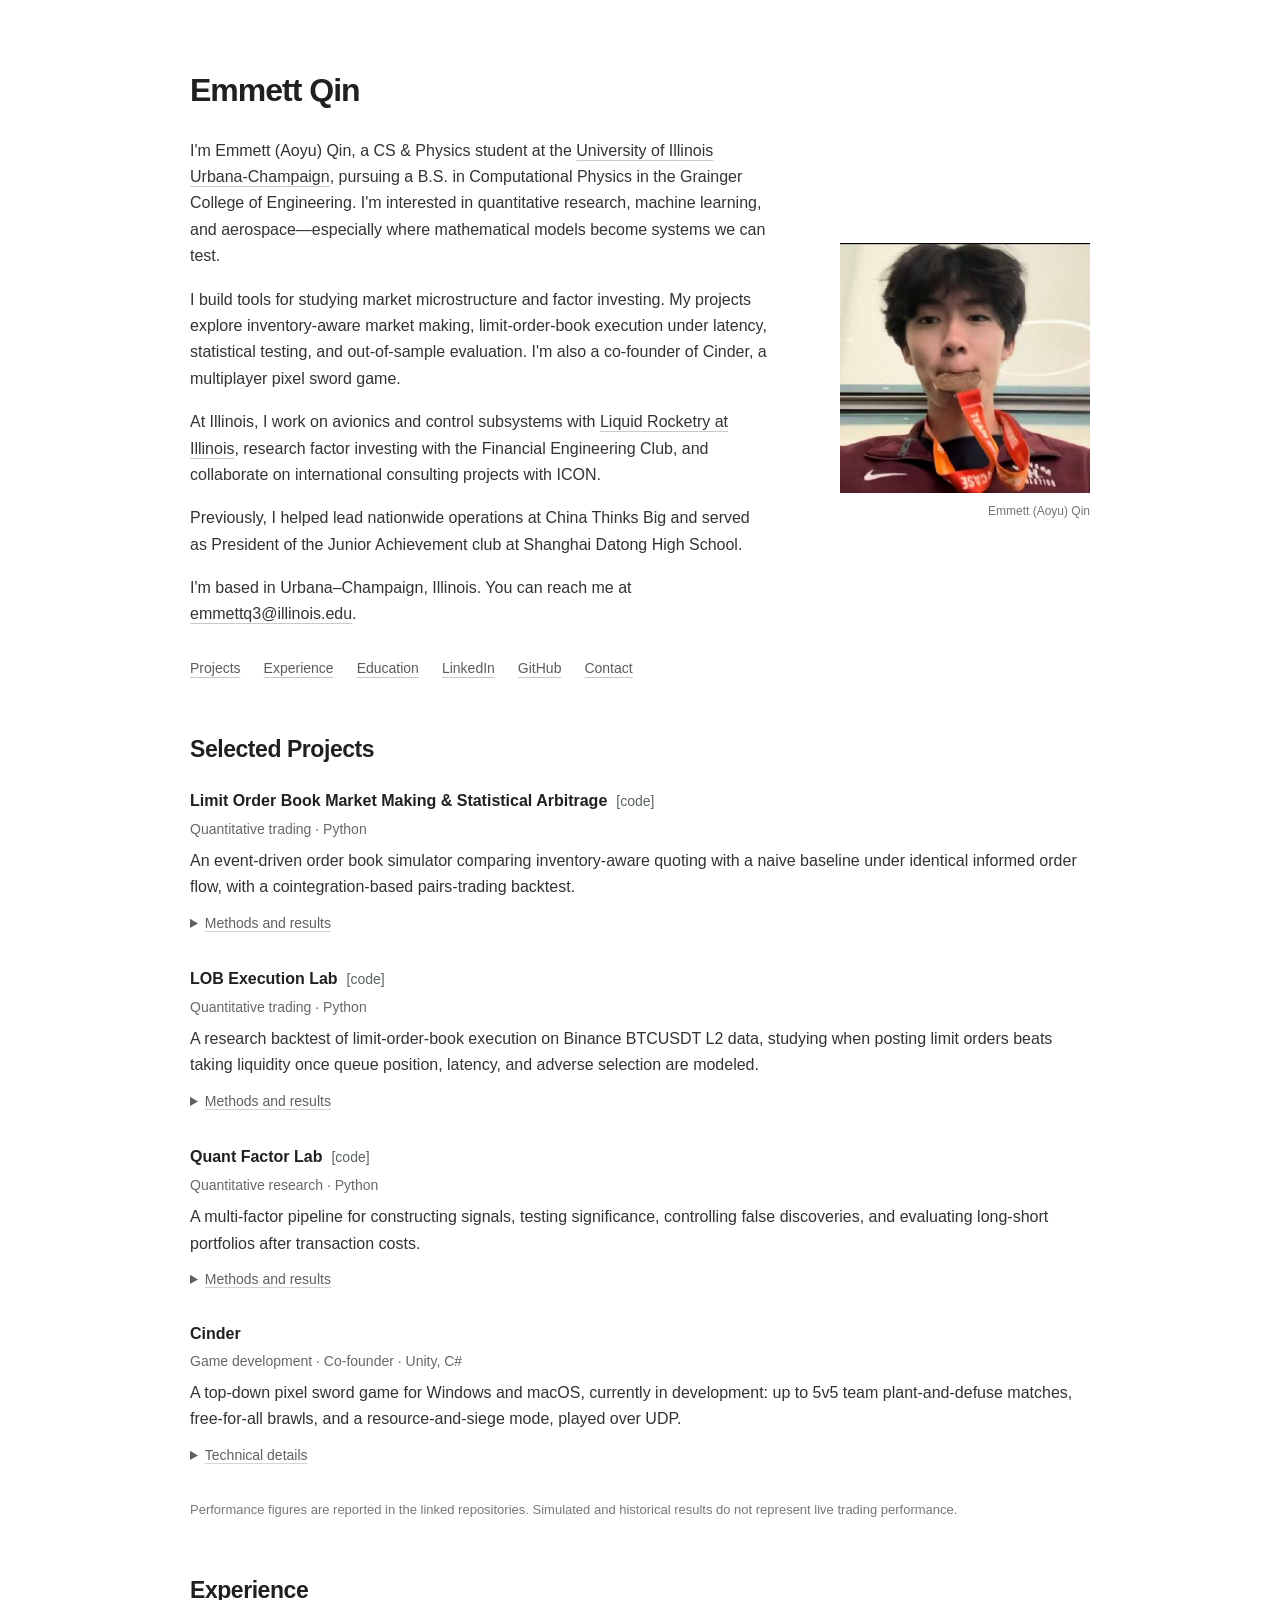
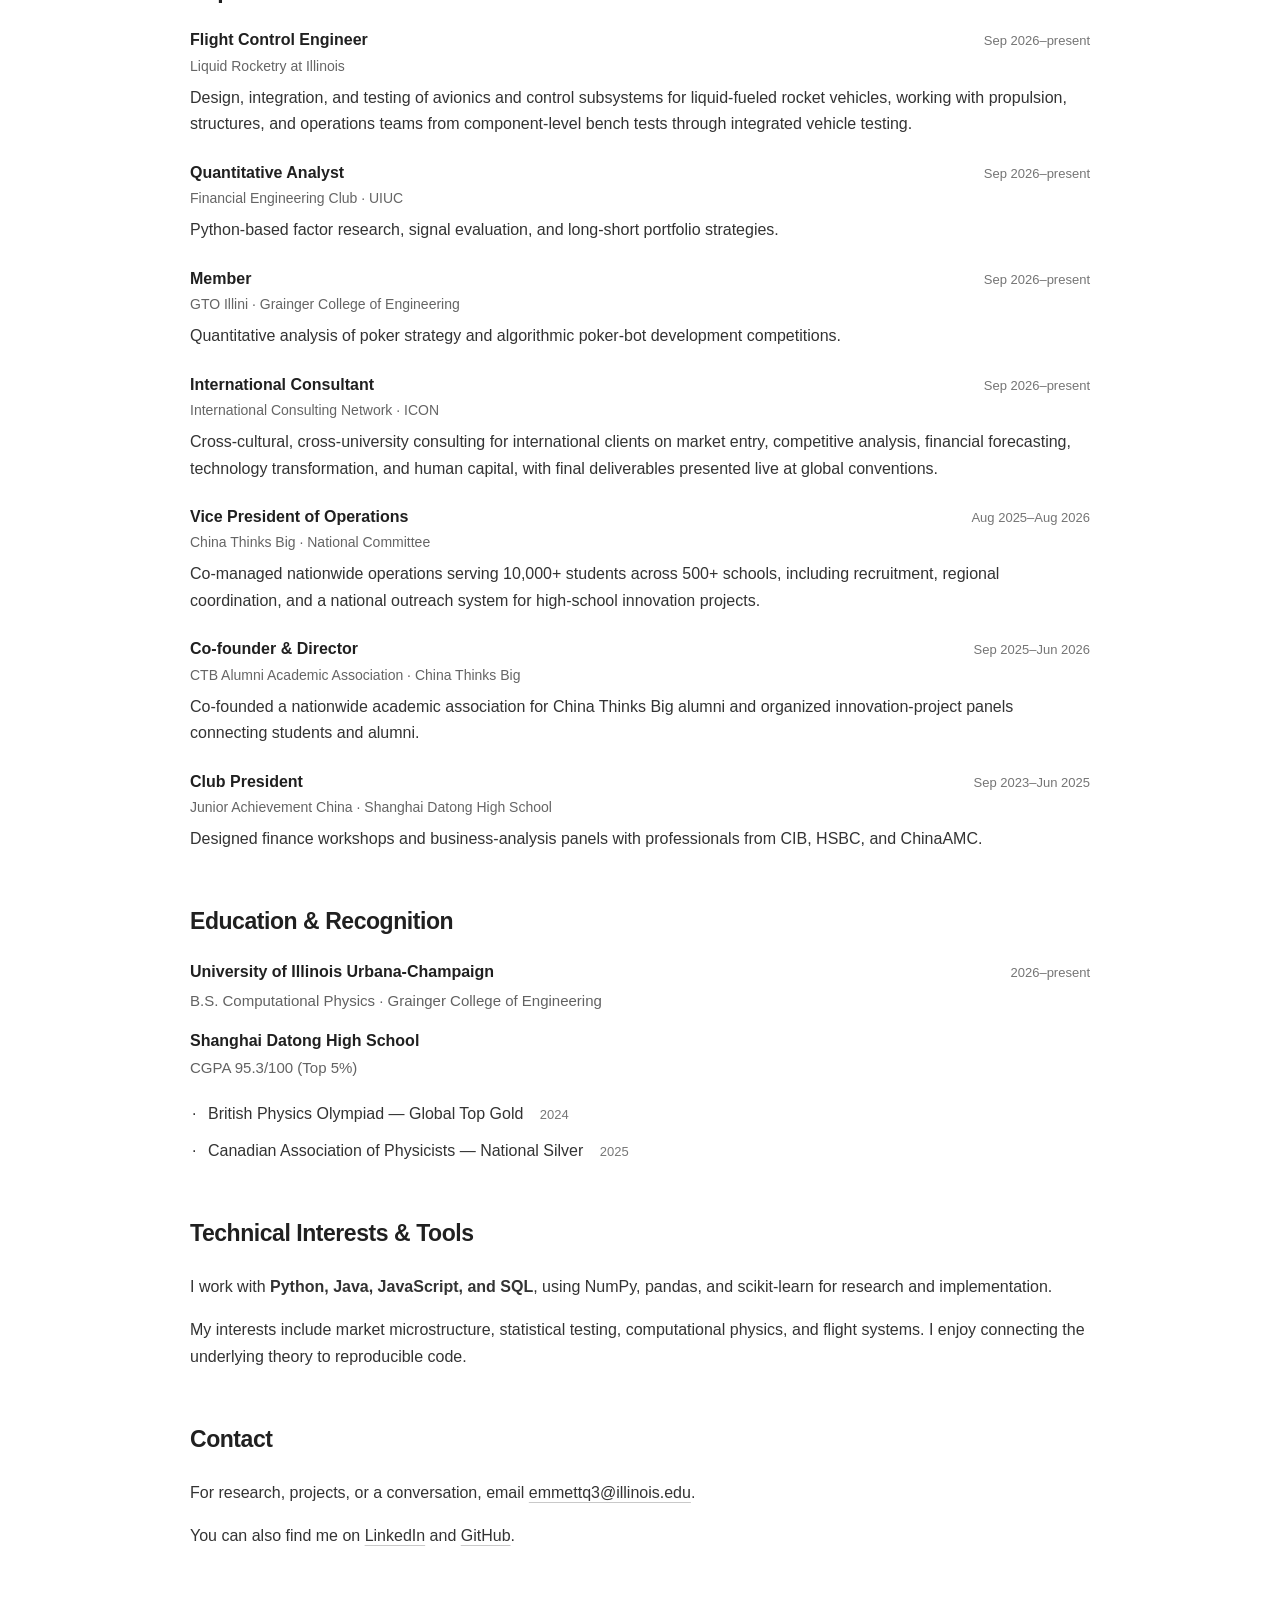
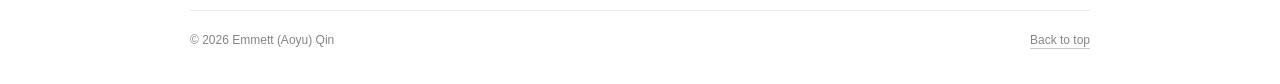
==== index.html @ 68bd60e1 "Remove EMT Physics and MATH241 projects" ====
<!doctype html>
<html lang="en">
<head>
<meta charset="utf-8"><meta name="viewport" content="width=device-width,initial-scale=1">
<title>Emmett Qin</title>
<meta name="description" content="Emmett (Aoyu) Qin is a computational physics student at UIUC working on quantitative research, flight systems, and game development.">
<meta name="theme-color" content="#ffffff">
<link rel="icon" type="image/svg+xml" href="data:image/svg+xml,%3Csvg xmlns='http://www.w3.org/2000/svg' viewBox='0 0 40 40'%3E%3Crect width='40' height='40' rx='9' fill='%23101715'/%3E%3Ctext x='20' y='28' text-anchor='middle' font-family='Arial' font-size='25' font-weight='700' fill='%23ccf477'%3Ee%3C/text%3E%3C/svg%3E">
<link rel="stylesheet" href="style.css">
</head>
<body>
<a class="skip" href="#work">Skip to projects</a>
<main id="top" class="page">
<header id="about" class="intro">
<h1>Emmett Qin</h1>
<div class="intro-grid"><div class="bio">
<p>I'm Emmett (Aoyu) Qin, a CS & Physics student at the <a href="https://illinois.edu/">University of Illinois Urbana-Champaign</a>, pursuing a B.S. in Computational Physics in the Grainger College of Engineering. I'm interested in quantitative research, machine learning, and aerospace—especially where mathematical models become systems we can test.</p>
<p>I build tools for studying market microstructure and factor investing. My projects explore inventory-aware market making, limit-order-book execution under latency, statistical testing, and out-of-sample evaluation. I'm also a co-founder of Cinder, a multiplayer pixel sword game.</p>
<p>At Illinois, I work on avionics and control subsystems with <a href="#experience">Liquid Rocketry at Illinois</a>, research factor investing with the Financial Engineering Club, and collaborate on international consulting projects with ICON.</p>
<p>Previously, I helped lead nationwide operations at China Thinks Big and served as President of the Junior Achievement club at Shanghai Datong High School.</p>
<p>I'm based in Urbana–Champaign, Illinois. You can reach me at <a href="mailto:emmettq3@illinois.edu">emmettq3@illinois.edu</a>.</p>
</div><figure class="portrait"><img src="portrait.jpg" alt="Emmett Qin with a medal" width="460" height="460" fetchpriority="high"><figcaption>Emmett (Aoyu) Qin</figcaption></figure></div>
<nav aria-label="Main navigation"><a href="#work">Projects</a><a href="#experience">Experience</a><a href="#education">Education</a><a href="https://www.linkedin.com/in/emmett-qin-b122a6406/">LinkedIn</a><a href="https://github.com/emt-Q">GitHub</a><a href="#contact">Contact</a></nav>
</header>
<section id="work" aria-labelledby="work-title"><h2 id="work-title">Selected Projects</h2>
<ol class="projects">
<li><div class="entry-heading"><h3>Limit Order Book Market Making & Statistical Arbitrage</h3><a class="resource" href="https://github.com/emt-Q/lob-market-maker">[code]</a></div><p class="meta">Quantitative trading · Python</p><p>An event-driven order book simulator comparing inventory-aware quoting with a naive baseline under identical informed order flow, with a cointegration-based pairs-trading backtest.</p><details><summary>Methods and results</summary><div class="detail-body"><p>Price-time priority, reservation-price quoting, position limits, adverse-selection measurement, and rolling OLS hedge ratios.</p><p>The inventory-aware agent reports a session Sharpe of <strong>15.9</strong>, versus <strong>−13.6</strong> for the naive baseline. This is a controlled simulation using seed 7 and 6,000 ticks, not live trading.</p></div></details></li>
<li><div class="entry-heading"><h3>LOB Execution Lab</h3><a class="resource" href="https://github.com/emt-Q/lob-execution-lab">[code]</a></div><p class="meta">Quantitative trading · Python</p><p>A research backtest of limit-order-book execution on Binance BTCUSDT L2 data, studying when posting limit orders beats taking liquidity once queue position, latency, and adverse selection are modeled.</p><details><summary>Methods and results</summary><div class="detail-body"><p>Tick-by-tick book reconstruction, FIFO queue-position fill simulation with symmetric latency, and walk-forward order-flow signals (queue imbalance, microprice, OFI) driving four execution strategies over 200 paired parent orders at 0, 10, 50, and 100 ms.</p><p>On the synthetic stream (seed 7), the signal-driven adaptive strategy reaches a 20-tick markout of <strong>+0.20</strong> ticks at zero latency, versus <strong>−1.25</strong> for market-taking, but falls to <strong>−1.08</strong> at 100 ms. Passive strategies degrade fastest with latency. The reported numbers use synthetic data and a frozen-book assumption, not live trading.</p></div></details></li>
<li><div class="entry-heading"><h3>Quant Factor Lab</h3><a class="resource" href="https://github.com/emt-Q/quant-factor-lab">[code]</a></div><p class="meta">Quantitative research · Python</p><p>A multi-factor pipeline for constructing signals, testing significance, controlling false discoveries, and evaluating long-short portfolios after transaction costs.</p><details><summary>Methods and results</summary><div class="detail-body"><p>Nine curated signals are evaluated with IC, Rank-IC, t-tests, and BHY-FDR correction before out-of-sample portfolio evaluation.</p><p>Synthetic validation with planted alpha reports a <strong>7.29</strong> Sharpe. The real-data long-short reference reports <strong>0.83</strong> across 20 mega-cap stocks over 2019–2024, with only 15 out-of-sample rebalances.</p></div></details></li>
<li><div class="entry-heading"><h3>Cinder</h3></div><p class="meta">Game development · Co-founder · Unity, C#</p><p>A top-down pixel sword game for Windows and macOS, currently in development: up to 5v5 team plant-and-defuse matches, free-for-all brawls, and a resource-and-siege mode, played over UDP.</p><details><summary>Technical details</summary><div class="detail-body"><p>Authoritative dedicated-server architecture with a fixed 60 Hz simulation, 30 Hz snapshots, client-side prediction and reconciliation, and interpolated remote players, plus adaptive-skill bots that play as coordinated teams.</p><p>Edit-mode tests cover combat, collision, rounds, and snapshot encoding, and every push builds the Windows and macOS players in CI. The game has not been released yet.</p></div></details></li>
</ol><p class="note">Performance figures are reported in the linked repositories. Simulated and historical results do not represent live trading performance.</p>
</section>
<section id="experience" aria-labelledby="experience-title"><h2 id="experience-title">Experience</h2>
<ul class="experience-list">
<li><div class="entry-heading"><h3>Flight Control Engineer</h3><span class="date">Sep 2026–present</span></div><p class="organization">Liquid Rocketry at Illinois</p><p>Design, integration, and testing of avionics and control subsystems for liquid-fueled rocket vehicles, working with propulsion, structures, and operations teams from component-level bench tests through integrated vehicle testing.</p></li>
<li><div class="entry-heading"><h3>Quantitative Analyst</h3><span class="date">Sep 2026–present</span></div><p class="organization">Financial Engineering Club · UIUC</p><p>Python-based factor research, signal evaluation, and long-short portfolio strategies.</p></li>
<li><div class="entry-heading"><h3>Member</h3><span class="date">Sep 2026–present</span></div><p class="organization">GTO Illini · Grainger College of Engineering</p><p>Quantitative analysis of poker strategy and algorithmic poker-bot development competitions.</p></li>
<li><div class="entry-heading"><h3>International Consultant</h3><span class="date">Sep 2026–present</span></div><p class="organization">International Consulting Network · ICON</p><p>Cross-cultural, cross-university consulting for international clients on market entry, competitive analysis, financial forecasting, technology transformation, and human capital, with final deliverables presented live at global conventions.</p></li>
<li><div class="entry-heading"><h3>Vice President of Operations</h3><span class="date">Aug 2025–Aug 2026</span></div><p class="organization">China Thinks Big · National Committee</p><p>Co-managed nationwide operations serving 10,000+ students across 500+ schools, including recruitment, regional coordination, and a national outreach system for high-school innovation projects.</p></li>
<li><div class="entry-heading"><h3>Co-founder & Director</h3><span class="date">Sep 2025–Jun 2026</span></div><p class="organization">CTB Alumni Academic Association · China Thinks Big</p><p>Co-founded a nationwide academic association for China Thinks Big alumni and organized innovation-project panels connecting students and alumni.</p></li>
<li><div class="entry-heading"><h3>Club President</h3><span class="date">Sep 2023–Jun 2025</span></div><p class="organization">Junior Achievement China · Shanghai Datong High School</p><p>Designed finance workshops and business-analysis panels with professionals from CIB, HSBC, and ChinaAMC.</p></li>
</ul></section>
<section id="education" aria-labelledby="education-title"><h2 id="education-title">Education & Recognition</h2><div class="entry-heading"><h3>University of Illinois Urbana-Champaign</h3><span class="date">2026–present</span></div><p>B.S. Computational Physics · Grainger College of Engineering</p><div class="entry-heading"><h3>Shanghai Datong High School</h3></div><p>CGPA 95.3/100 (Top 5%)</p><ul class="awards"><li>British Physics Olympiad — Global Top Gold <span class="award-year">2024</span></li><li>Canadian Association of Physicists — National Silver <span class="award-year">2025</span></li></ul></section>
<section id="skills" aria-labelledby="skills-title"><h2 id="skills-title">Technical Interests & Tools</h2><p>I work with <strong>Python, Java, JavaScript, and SQL</strong>, using NumPy, pandas, and scikit-learn for research and implementation.</p><p>My interests include market microstructure, statistical testing, computational physics, and flight systems. I enjoy connecting the underlying theory to reproducible code.</p></section>
<section id="contact" aria-labelledby="contact-title"><h2 id="contact-title">Contact</h2><p>For research, projects, or a conversation, email <a href="mailto:emmettq3@illinois.edu">emmettq3@illinois.edu</a>.</p><p>You can also find me on <a href="https://www.linkedin.com/in/emmett-qin-b122a6406/">LinkedIn</a> and <a href="https://github.com/emt-Q">GitHub</a>.</p></section>
<footer><span>© 2026 Emmett (Aoyu) Qin</span><a href="#top">Back to top</a></footer>
</main></body></html>
---- style.css ----
:root{color-scheme:light;--text:#333;--heading:#202020;--secondary:#686868;--line:#dedede;--accent:#315c55}*{box-sizing:border-box}html{scroll-behavior:smooth;scroll-padding-top:32px}body{margin:0;background:#fff;color:var(--text);font:16px/1.65 -apple-system,BlinkMacSystemFont,"Segoe UI",Arial,sans-serif;-webkit-font-smoothing:antialiased}a{color:inherit;text-decoration:underline;text-decoration-color:#c9c9c9;text-underline-offset:4px;text-decoration-thickness:1px;transition:color .15s,text-decoration-color .15s}a:hover{color:var(--accent);text-decoration-color:var(--accent)}a:focus-visible,summary:focus-visible{outline:2px solid var(--accent);outline-offset:5px;border-radius:1px}.skip{position:absolute;top:-100px;left:20px;background:white;padding:10px;z-index:10}.skip:focus{top:10px}.page{max-width:900px;margin:70px auto 0;padding:0 0 34px}h1,h2,h3{color:var(--heading);line-height:1.3}h1{font-size:32px;font-weight:650;letter-spacing:-1px;margin:0 0 26px}h2{font-size:23px;letter-spacing:-.45px;font-weight:600;margin:0 0 25px}h3{font-size:16px;font-weight:600;margin:0}p{margin:0 0 17px}.intro-grid{display:grid;grid-template-columns:minmax(0,580px) 250px;gap:70px;align-items:center}.bio p:last-child{margin-bottom:0}.portrait{margin:0}.portrait img{display:block;width:100%;height:auto;aspect-ratio:1/1;object-fit:cover}.portrait figcaption{font-size:12px;color:#757575;margin-top:9px;text-align:right}nav{display:flex;flex-wrap:wrap;gap:10px 23px;margin-top:29px;font-size:14px;color:#5b5b5b}section{margin-top:55px}ol,ul{margin:0;padding:0;list-style:none}.projects>li{margin-bottom:30px}.entry-heading{display:flex;align-items:baseline;flex-wrap:wrap;gap:4px 9px}.resource{font-size:14px;font-weight:400;white-space:nowrap;text-decoration:none;color:#59635f}.resource:hover{text-decoration:underline}.meta{font-size:14px;color:var(--secondary);margin:5px 0 7px}.projects li>p:not(.meta){margin-bottom:8px}.note{font-size:13px;line-height:1.6;color:#777;margin-top:25px;max-width:800px}details{font-size:14px;color:#606060}summary{cursor:pointer;width:fit-content;text-decoration:underline;text-decoration-color:#d4d4d4;text-underline-offset:3px;padding:3px 0}summary:hover{color:var(--accent)}.detail-body{border-left:2px solid var(--line);padding-left:17px;margin:12px 0 5px}.detail-body p{margin-bottom:9px}.experience-list>li{margin-bottom:25px}.date{margin-left:auto;font-size:13px;color:#757575;white-space:nowrap}.organization{font-size:14px;color:#656565;margin:3px 0 7px}.experience-list li>p:last-child{margin-bottom:0}.awards{margin-top:20px}.awards li{position:relative;padding-left:18px;margin-bottom:10px}.awards li:before{content:'·';position:absolute;left:2px}.award-year{font-size:13px;color:#777;margin-left:12px}#education>.entry-heading+p{margin-top:5px;font-size:15px;color:#626262}strong{font-weight:600}footer{margin-top:60px;padding-top:20px;border-top:1px solid #ececec;display:flex;justify-content:space-between;gap:20px;font-size:12px;color:#858585}@media(max-width:1000px){.page{margin:55px 42px 0}.intro-grid{grid-template-columns:minmax(0,1fr) 230px;gap:42px}}@media(max-width:720px){.page{margin:35px 24px 0}.intro-grid{grid-template-columns:1fr;gap:25px}.portrait{grid-row:1;width:150px}.portrait figcaption{display:none}h1{font-size:30px;margin-bottom:22px}.bio{grid-row:2}nav{gap:12px 20px;margin-top:25px}section{margin-top:43px}h2{font-size:22px;margin-bottom:23px}.date{flex-basis:100%;margin-left:0;font-size:12px}.entry-heading{gap:3px 8px}.projects .entry-heading h3{flex-basis:100%}.projects>li{margin-bottom:29px}footer{margin-top:42px}}@media(prefers-reduced-motion:reduce){html{scroll-behavior:auto}a{transition:none}}@media print{.page{margin:0;max-width:none}nav,.skip,summary,footer>a{display:none}body{font-size:11pt}.intro-grid{grid-template-columns:1fr 150px;gap:30px}section{margin-top:25px}a{text-decoration:none}.experience-list>li,.projects>li{break-inside:avoid}}
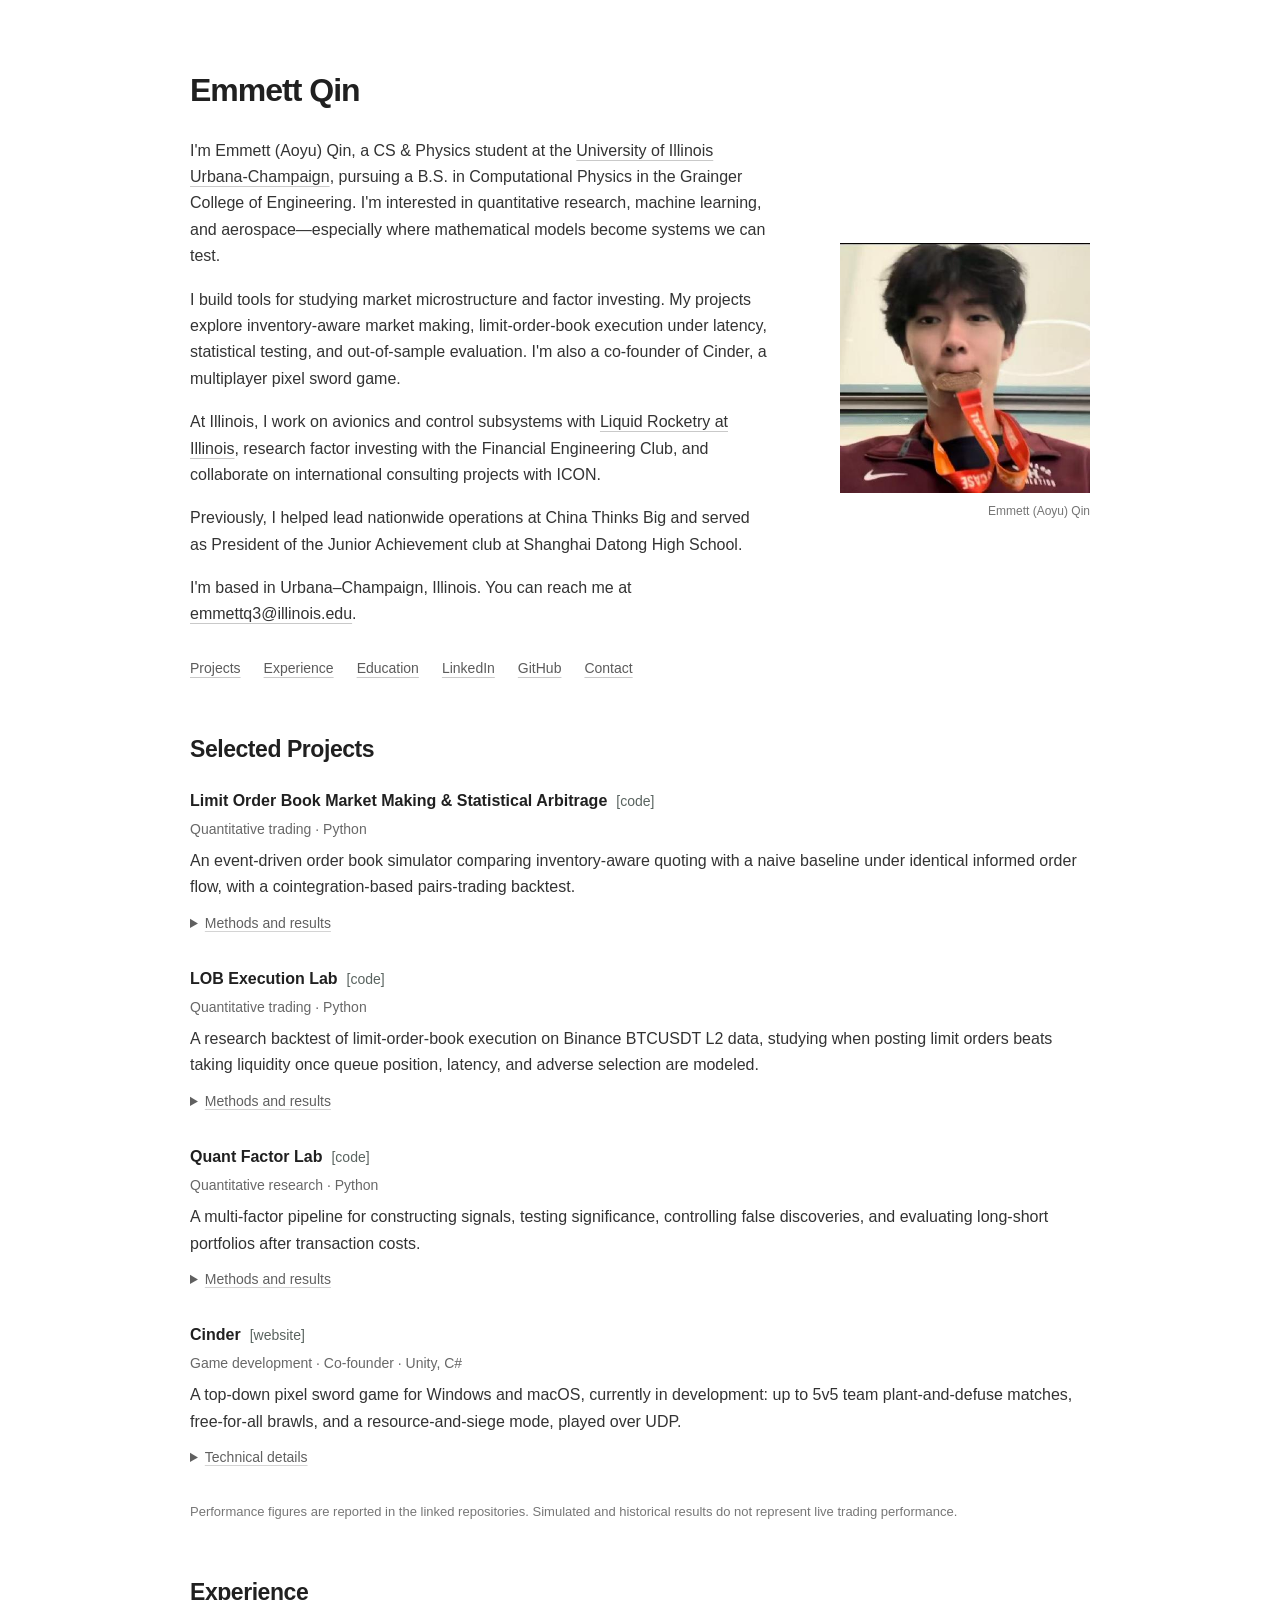
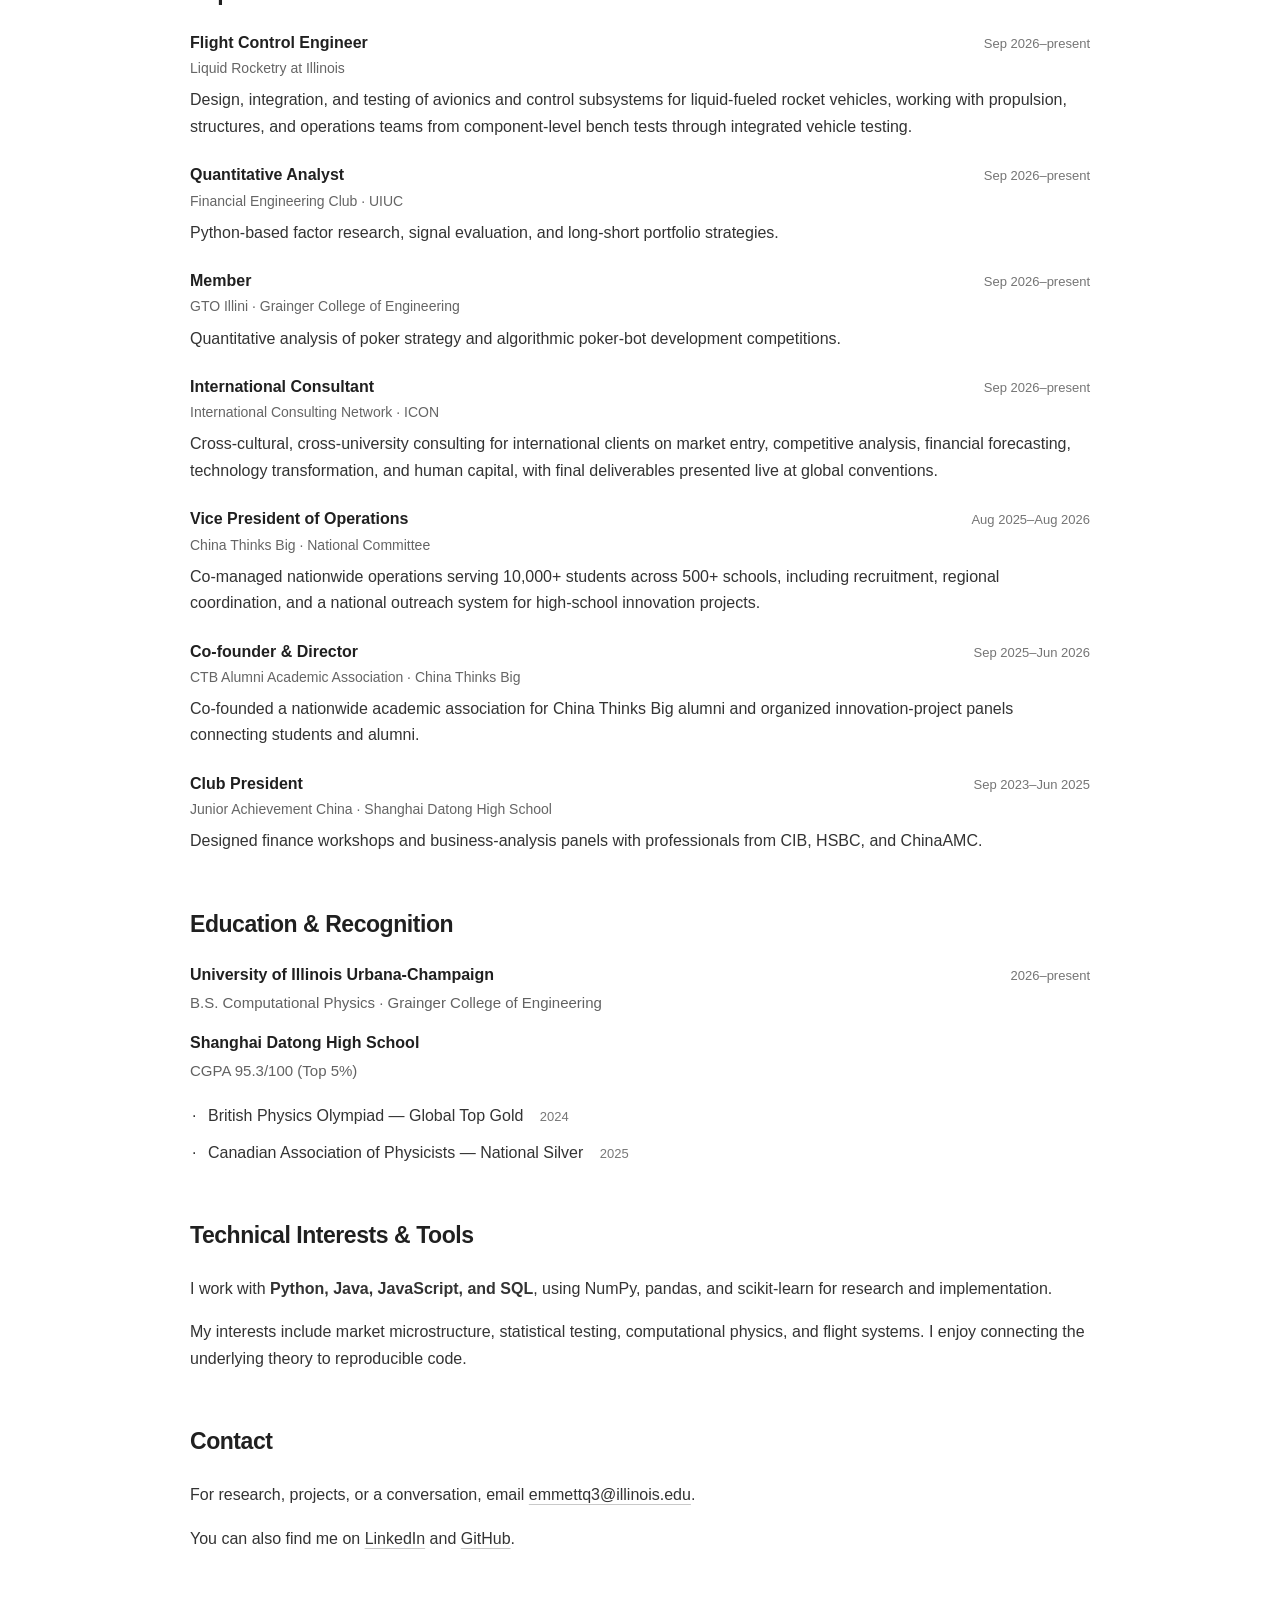
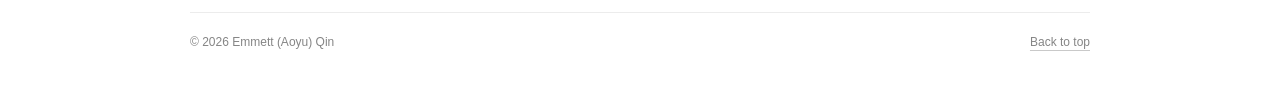
==== commit 7f057d47: "Link Cinder website" ====
--- a/index.html
+++ b/index.html
@@ -27,7 +27,7 @@
 <li><div class="entry-heading"><h3>Limit Order Book Market Making & Statistical Arbitrage</h3><a class="resource" href="https://github.com/emt-Q/lob-market-maker">[code]</a></div><p class="meta">Quantitative trading · Python</p><p>An event-driven order book simulator comparing inventory-aware quoting with a naive baseline under identical informed order flow, with a cointegration-based pairs-trading backtest.</p><details><summary>Methods and results</summary><div class="detail-body"><p>Price-time priority, reservation-price quoting, position limits, adverse-selection measurement, and rolling OLS hedge ratios.</p><p>The inventory-aware agent reports a session Sharpe of <strong>15.9</strong>, versus <strong>−13.6</strong> for the naive baseline. This is a controlled simulation using seed 7 and 6,000 ticks, not live trading.</p></div></details></li>
 <li><div class="entry-heading"><h3>LOB Execution Lab</h3><a class="resource" href="https://github.com/emt-Q/lob-execution-lab">[code]</a></div><p class="meta">Quantitative trading · Python</p><p>A research backtest of limit-order-book execution on Binance BTCUSDT L2 data, studying when posting limit orders beats taking liquidity once queue position, latency, and adverse selection are modeled.</p><details><summary>Methods and results</summary><div class="detail-body"><p>Tick-by-tick book reconstruction, FIFO queue-position fill simulation with symmetric latency, and walk-forward order-flow signals (queue imbalance, microprice, OFI) driving four execution strategies over 200 paired parent orders at 0, 10, 50, and 100 ms.</p><p>On the synthetic stream (seed 7), the signal-driven adaptive strategy reaches a 20-tick markout of <strong>+0.20</strong> ticks at zero latency, versus <strong>−1.25</strong> for market-taking, but falls to <strong>−1.08</strong> at 100 ms. Passive strategies degrade fastest with latency. The reported numbers use synthetic data and a frozen-book assumption, not live trading.</p></div></details></li>
 <li><div class="entry-heading"><h3>Quant Factor Lab</h3><a class="resource" href="https://github.com/emt-Q/quant-factor-lab">[code]</a></div><p class="meta">Quantitative research · Python</p><p>A multi-factor pipeline for constructing signals, testing significance, controlling false discoveries, and evaluating long-short portfolios after transaction costs.</p><details><summary>Methods and results</summary><div class="detail-body"><p>Nine curated signals are evaluated with IC, Rank-IC, t-tests, and BHY-FDR correction before out-of-sample portfolio evaluation.</p><p>Synthetic validation with planted alpha reports a <strong>7.29</strong> Sharpe. The real-data long-short reference reports <strong>0.83</strong> across 20 mega-cap stocks over 2019–2024, with only 15 out-of-sample rebalances.</p></div></details></li>
-<li><div class="entry-heading"><h3>Cinder</h3></div><p class="meta">Game development · Co-founder · Unity, C#</p><p>A top-down pixel sword game for Windows and macOS, currently in development: up to 5v5 team plant-and-defuse matches, free-for-all brawls, and a resource-and-siege mode, played over UDP.</p><details><summary>Technical details</summary><div class="detail-body"><p>Authoritative dedicated-server architecture with a fixed 60 Hz simulation, 30 Hz snapshots, client-side prediction and reconciliation, and interpolated remote players, plus adaptive-skill bots that play as coordinated teams.</p><p>Edit-mode tests cover combat, collision, rounds, and snapshot encoding, and every push builds the Windows and macOS players in CI. The game has not been released yet.</p></div></details></li>
+<li><div class="entry-heading"><h3>Cinder</h3><a class="resource" href="https://cinderduel.com/">[website]</a></div><p class="meta">Game development · Co-founder · Unity, C#</p><p>A top-down pixel sword game for Windows and macOS, currently in development: up to 5v5 team plant-and-defuse matches, free-for-all brawls, and a resource-and-siege mode, played over UDP.</p><details><summary>Technical details</summary><div class="detail-body"><p>Authoritative dedicated-server architecture with a fixed 60 Hz simulation, 30 Hz snapshots, client-side prediction and reconciliation, and interpolated remote players, plus adaptive-skill bots that play as coordinated teams.</p><p>Edit-mode tests cover combat, collision, rounds, and snapshot encoding, and every push builds the Windows and macOS players in CI. The game has not been released yet.</p></div></details></li>
 </ol><p class="note">Performance figures are reported in the linked repositories. Simulated and historical results do not represent live trading performance.</p>
 </section>
 <section id="experience" aria-labelledby="experience-title"><h2 id="experience-title">Experience</h2>
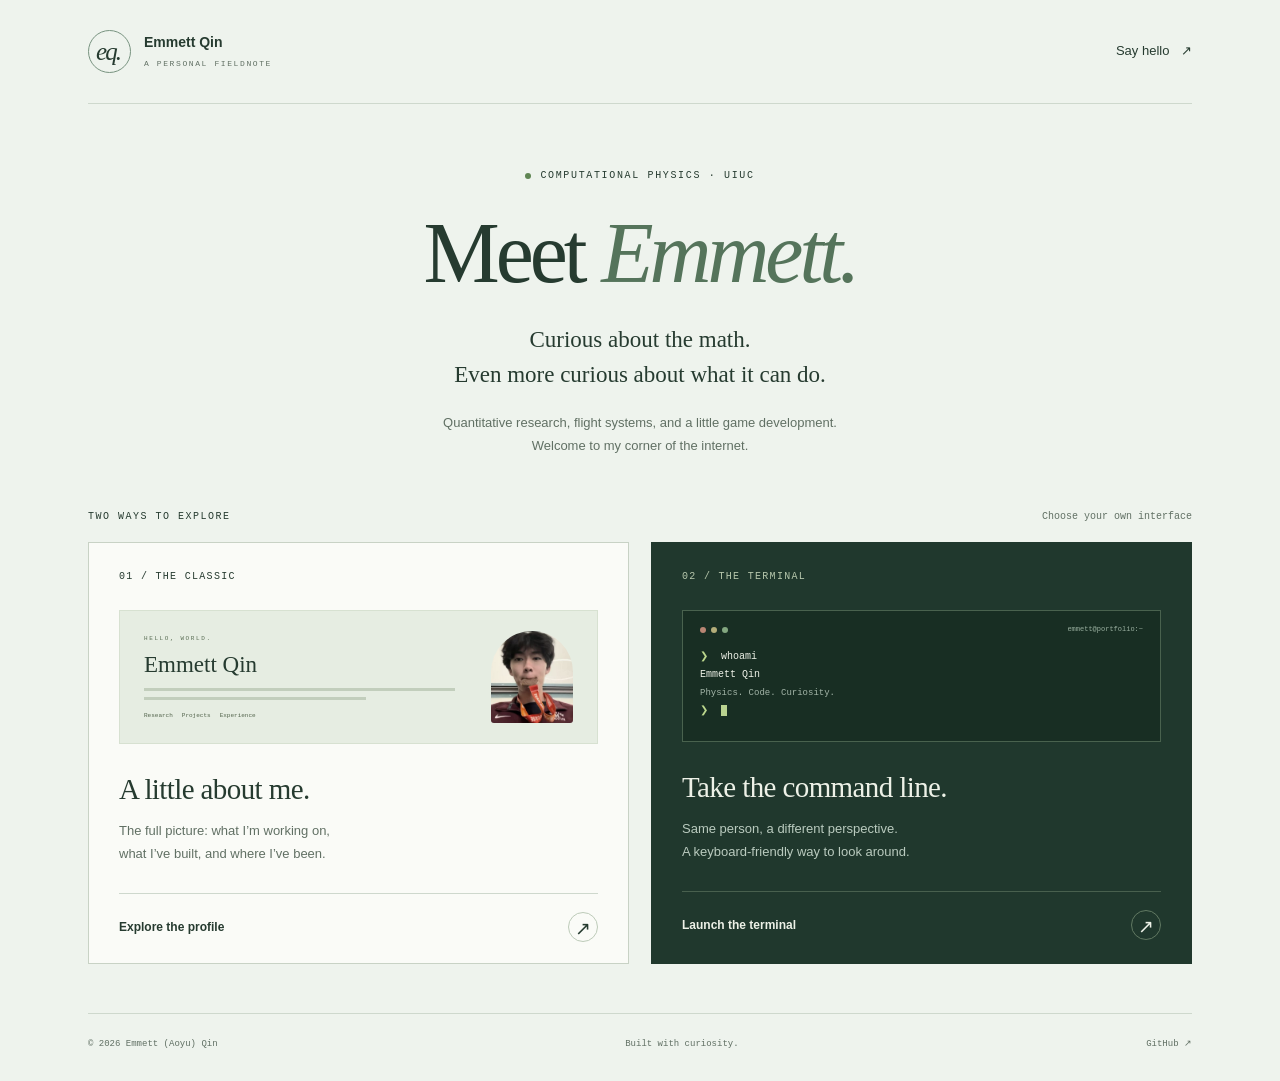
==== commit dacd2074: "Redesign personal site with classic and terminal views" ====
--- a/index.html
+++ b/index.html
@@ -1,47 +1,44 @@
 <!doctype html>
 <html lang="en">
 <head>
-<meta charset="utf-8"><meta name="viewport" content="width=device-width,initial-scale=1">
-<title>Emmett Qin</title>
-<meta name="description" content="Emmett (Aoyu) Qin is a computational physics student at UIUC working on quantitative research, flight systems, and game development.">
-<meta name="theme-color" content="#ffffff">
-<link rel="icon" type="image/svg+xml" href="data:image/svg+xml,%3Csvg xmlns='http://www.w3.org/2000/svg' viewBox='0 0 40 40'%3E%3Crect width='40' height='40' rx='9' fill='%23101715'/%3E%3Ctext x='20' y='28' text-anchor='middle' font-family='Arial' font-size='25' font-weight='700' fill='%23ccf477'%3Ee%3C/text%3E%3C/svg%3E">
-<link rel="stylesheet" href="style.css">
+  <meta charset="utf-8">
+  <meta name="viewport" content="width=device-width, initial-scale=1">
+  <title>Emmett Qin | Choose Your View</title>
+  <meta name="description" content="Emmett (Aoyu) Qin — Computational Physics at UIUC. Exploring quantitative research, flight systems, and game development.">
+  <meta name="theme-color" content="#eef3ed">
+  <link rel="icon" type="image/svg+xml" href="data:image/svg+xml,%3Csvg xmlns='http://www.w3.org/2000/svg' viewBox='0 0 40 40'%3E%3Crect width='40' height='40' rx='9' fill='%23101715'/%3E%3Ctext x='20' y='28' text-anchor='middle' font-family='Arial' font-size='25' font-weight='700' fill='%23ccf477'%3Ee%3C/text%3E%3C/svg%3E">
+  <link rel="stylesheet" href="style.css">
+  <script src="site.js" defer></script>
 </head>
-<body>
-<a class="skip" href="#work">Skip to projects</a>
-<main id="top" class="page">
-<header id="about" class="intro">
-<h1>Emmett Qin</h1>
-<div class="intro-grid"><div class="bio">
-<p>I'm Emmett (Aoyu) Qin, a CS & Physics student at the <a href="https://illinois.edu/">University of Illinois Urbana-Champaign</a>, pursuing a B.S. in Computational Physics in the Grainger College of Engineering. I'm interested in quantitative research, machine learning, and aerospace—especially where mathematical models become systems we can test.</p>
-<p>I build tools for studying market microstructure and factor investing. My projects explore inventory-aware market making, limit-order-book execution under latency, statistical testing, and out-of-sample evaluation. I'm also a co-founder of Cinder, a multiplayer pixel sword game.</p>
-<p>At Illinois, I work on avionics and control subsystems with <a href="#experience">Liquid Rocketry at Illinois</a>, research factor investing with the Financial Engineering Club, and collaborate on international consulting projects with ICON.</p>
-<p>Previously, I helped lead nationwide operations at China Thinks Big and served as President of the Junior Achievement club at Shanghai Datong High School.</p>
-<p>I'm based in Urbana–Champaign, Illinois. You can reach me at <a href="mailto:emmettq3@illinois.edu">emmettq3@illinois.edu</a>.</p>
-</div><figure class="portrait"><img src="portrait.jpg" alt="Emmett Qin with a medal" width="460" height="460" fetchpriority="high"><figcaption>Emmett (Aoyu) Qin</figcaption></figure></div>
-<nav aria-label="Main navigation"><a href="#work">Projects</a><a href="#experience">Experience</a><a href="#education">Education</a><a href="https://www.linkedin.com/in/emmett-qin-b122a6406/">LinkedIn</a><a href="https://github.com/emt-Q">GitHub</a><a href="#contact">Contact</a></nav>
-</header>
-<section id="work" aria-labelledby="work-title"><h2 id="work-title">Selected Projects</h2>
-<ol class="projects">
-<li><div class="entry-heading"><h3>Limit Order Book Market Making & Statistical Arbitrage</h3><a class="resource" href="https://github.com/emt-Q/lob-market-maker">[code]</a></div><p class="meta">Quantitative trading · Python</p><p>An event-driven order book simulator comparing inventory-aware quoting with a naive baseline under identical informed order flow, with a cointegration-based pairs-trading backtest.</p><details><summary>Methods and results</summary><div class="detail-body"><p>Price-time priority, reservation-price quoting, position limits, adverse-selection measurement, and rolling OLS hedge ratios.</p><p>The inventory-aware agent reports a session Sharpe of <strong>15.9</strong>, versus <strong>−13.6</strong> for the naive baseline. This is a controlled simulation using seed 7 and 6,000 ticks, not live trading.</p></div></details></li>
-<li><div class="entry-heading"><h3>LOB Execution Lab</h3><a class="resource" href="https://github.com/emt-Q/lob-execution-lab">[code]</a></div><p class="meta">Quantitative trading · Python</p><p>A research backtest of limit-order-book execution on Binance BTCUSDT L2 data, studying when posting limit orders beats taking liquidity once queue position, latency, and adverse selection are modeled.</p><details><summary>Methods and results</summary><div class="detail-body"><p>Tick-by-tick book reconstruction, FIFO queue-position fill simulation with symmetric latency, and walk-forward order-flow signals (queue imbalance, microprice, OFI) driving four execution strategies over 200 paired parent orders at 0, 10, 50, and 100 ms.</p><p>On the synthetic stream (seed 7), the signal-driven adaptive strategy reaches a 20-tick markout of <strong>+0.20</strong> ticks at zero latency, versus <strong>−1.25</strong> for market-taking, but falls to <strong>−1.08</strong> at 100 ms. Passive strategies degrade fastest with latency. The reported numbers use synthetic data and a frozen-book assumption, not live trading.</p></div></details></li>
-<li><div class="entry-heading"><h3>Quant Factor Lab</h3><a class="resource" href="https://github.com/emt-Q/quant-factor-lab">[code]</a></div><p class="meta">Quantitative research · Python</p><p>A multi-factor pipeline for constructing signals, testing significance, controlling false discoveries, and evaluating long-short portfolios after transaction costs.</p><details><summary>Methods and results</summary><div class="detail-body"><p>Nine curated signals are evaluated with IC, Rank-IC, t-tests, and BHY-FDR correction before out-of-sample portfolio evaluation.</p><p>Synthetic validation with planted alpha reports a <strong>7.29</strong> Sharpe. The real-data long-short reference reports <strong>0.83</strong> across 20 mega-cap stocks over 2019–2024, with only 15 out-of-sample rebalances.</p></div></details></li>
-<li><div class="entry-heading"><h3>Cinder</h3><a class="resource" href="https://cinderduel.com/">[website]</a></div><p class="meta">Game development · Co-founder · Unity, C#</p><p>A top-down pixel sword game for Windows and macOS, currently in development: up to 5v5 team plant-and-defuse matches, free-for-all brawls, and a resource-and-siege mode, played over UDP.</p><details><summary>Technical details</summary><div class="detail-body"><p>Authoritative dedicated-server architecture with a fixed 60 Hz simulation, 30 Hz snapshots, client-side prediction and reconciliation, and interpolated remote players, plus adaptive-skill bots that play as coordinated teams.</p><p>Edit-mode tests cover combat, collision, rounds, and snapshot encoding, and every push builds the Windows and macOS players in CI. The game has not been released yet.</p></div></details></li>
-</ol><p class="note">Performance figures are reported in the linked repositories. Simulated and historical results do not represent live trading performance.</p>
-</section>
-<section id="experience" aria-labelledby="experience-title"><h2 id="experience-title">Experience</h2>
-<ul class="experience-list">
-<li><div class="entry-heading"><h3>Flight Control Engineer</h3><span class="date">Sep 2026–present</span></div><p class="organization">Liquid Rocketry at Illinois</p><p>Design, integration, and testing of avionics and control subsystems for liquid-fueled rocket vehicles, working with propulsion, structures, and operations teams from component-level bench tests through integrated vehicle testing.</p></li>
-<li><div class="entry-heading"><h3>Quantitative Analyst</h3><span class="date">Sep 2026–present</span></div><p class="organization">Financial Engineering Club · UIUC</p><p>Python-based factor research, signal evaluation, and long-short portfolio strategies.</p></li>
-<li><div class="entry-heading"><h3>Member</h3><span class="date">Sep 2026–present</span></div><p class="organization">GTO Illini · Grainger College of Engineering</p><p>Quantitative analysis of poker strategy and algorithmic poker-bot development competitions.</p></li>
-<li><div class="entry-heading"><h3>International Consultant</h3><span class="date">Sep 2026–present</span></div><p class="organization">International Consulting Network · ICON</p><p>Cross-cultural, cross-university consulting for international clients on market entry, competitive analysis, financial forecasting, technology transformation, and human capital, with final deliverables presented live at global conventions.</p></li>
-<li><div class="entry-heading"><h3>Vice President of Operations</h3><span class="date">Aug 2025–Aug 2026</span></div><p class="organization">China Thinks Big · National Committee</p><p>Co-managed nationwide operations serving 10,000+ students across 500+ schools, including recruitment, regional coordination, and a national outreach system for high-school innovation projects.</p></li>
-<li><div class="entry-heading"><h3>Co-founder & Director</h3><span class="date">Sep 2025–Jun 2026</span></div><p class="organization">CTB Alumni Academic Association · China Thinks Big</p><p>Co-founded a nationwide academic association for China Thinks Big alumni and organized innovation-project panels connecting students and alumni.</p></li>
-<li><div class="entry-heading"><h3>Club President</h3><span class="date">Sep 2023–Jun 2025</span></div><p class="organization">Junior Achievement China · Shanghai Datong High School</p><p>Designed finance workshops and business-analysis panels with professionals from CIB, HSBC, and ChinaAMC.</p></li>
-</ul></section>
-<section id="education" aria-labelledby="education-title"><h2 id="education-title">Education & Recognition</h2><div class="entry-heading"><h3>University of Illinois Urbana-Champaign</h3><span class="date">2026–present</span></div><p>B.S. Computational Physics · Grainger College of Engineering</p><div class="entry-heading"><h3>Shanghai Datong High School</h3></div><p>CGPA 95.3/100 (Top 5%)</p><ul class="awards"><li>British Physics Olympiad — Global Top Gold <span class="award-year">2024</span></li><li>Canadian Association of Physicists — National Silver <span class="award-year">2025</span></li></ul></section>
-<section id="skills" aria-labelledby="skills-title"><h2 id="skills-title">Technical Interests & Tools</h2><p>I work with <strong>Python, Java, JavaScript, and SQL</strong>, using NumPy, pandas, and scikit-learn for research and implementation.</p><p>My interests include market microstructure, statistical testing, computational physics, and flight systems. I enjoy connecting the underlying theory to reproducible code.</p></section>
-<section id="contact" aria-labelledby="contact-title"><h2 id="contact-title">Contact</h2><p>For research, projects, or a conversation, email <a href="mailto:emmettq3@illinois.edu">emmettq3@illinois.edu</a>.</p><p>You can also find me on <a href="https://www.linkedin.com/in/emmett-qin-b122a6406/">LinkedIn</a> and <a href="https://github.com/emt-Q">GitHub</a>.</p></section>
-<footer><span>© 2026 Emmett (Aoyu) Qin</span><a href="#top">Back to top</a></footer>
-</main></body></html>
+<body class="landing-page">
+<a class="skip" href="#views">Skip to views</a>
+<div class="landing-shell">
+  <header class="site-header"><a class="brand" href="./" aria-label="Emmett Qin — home"><span class="monogram" aria-hidden="true">eq.</span><span>Emmett Qin<span class="brand-caption">A PERSONAL FIELDNOTE</span></span></a><a class="header-link" href="mailto:emmettq3@illinois.edu">Say hello <span aria-hidden="true">↗</span></a></header>
+  <main>
+    <section class="welcome" aria-labelledby="welcome-title">
+      <div class="eyebrow"><span class="status-dot" aria-hidden="true"></span> COMPUTATIONAL PHYSICS · UIUC</div>
+      <h1 id="welcome-title">Meet <em>Emmett.</em></h1>
+      <p class="welcome-copy">Curious about the math.<br>Even more curious about what it can do.</p>
+      <p class="welcome-detail">Quantitative research, flight systems, and a little game development.<br class="desktop-break"> Welcome to my corner of the internet.</p>
+    </section>
+    <section class="view-selector" id="views" aria-labelledby="views-title">
+      <div class="section-label"><h2 id="views-title">TWO WAYS TO EXPLORE</h2><span>Choose your own interface</span></div>
+      <div class="view-grid">
+        <a class="view-card classic-card" href="classic/">
+          <span class="view-number">01 / THE CLASSIC</span>
+          <div class="classic-preview" aria-hidden="true"><div class="preview-lines"><span class="preview-kicker">HELLO, WORLD.</span><span class="preview-name">Emmett Qin</span><i></i><i></i><div class="preview-tags"><b>Research</b><b>Projects</b><b>Experience</b></div></div><img src="portrait.jpg" width="460" height="460" alt=""></div>
+          <div class="card-copy"><h3>A little about me.</h3><p>The full picture: what I’m working on,<br class="desktop-break"> what I’ve built, and where I’ve been.</p></div>
+          <span class="card-action">Explore the profile <span class="arrow-circle" aria-hidden="true">↗</span></span>
+        </a>
+        <a class="view-card terminal-card" href="terminal/">
+          <span class="view-number">02 / THE TERMINAL</span>
+          <div class="terminal-preview" aria-hidden="true"><div class="window-dots"><i></i><i></i><i></i><span>emmett@portfolio:~</span></div><p><span>❯</span> whoami<br><b>Emmett Qin</b><br><small>Physics. Code. Curiosity.</small><br><span>❯</span> <i class="cursor"></i></p></div>
+          <div class="card-copy"><h3>Take the command line.</h3><p>Same person, a different perspective.<br class="desktop-break"> A keyboard-friendly way to look around.</p></div>
+          <span class="card-action">Launch the terminal <span class="arrow-circle" aria-hidden="true">↗</span></span>
+        </a>
+      </div>
+    </section>
+  </main>
+  <footer class="site-footer"><span>© 2026 Emmett (Aoyu) Qin</span><span>Built with curiosity.</span><a href="https://github.com/emt-Q">GitHub ↗</a></footer>
+</div>
+</body></html>
--- a/style.css
+++ b/style.css
@@ -1 +1,1409 @@
-:root{color-scheme:light;--text:#333;--heading:#202020;--secondary:#686868;--line:#dedede;--accent:#315c55}*{box-sizing:border-box}html{scroll-behavior:smooth;scroll-padding-top:32px}body{margin:0;background:#fff;color:var(--text);font:16px/1.65 -apple-system,BlinkMacSystemFont,"Segoe UI",Arial,sans-serif;-webkit-font-smoothing:antialiased}a{color:inherit;text-decoration:underline;text-decoration-color:#c9c9c9;text-underline-offset:4px;text-decoration-thickness:1px;transition:color .15s,text-decoration-color .15s}a:hover{color:var(--accent);text-decoration-color:var(--accent)}a:focus-visible,summary:focus-visible{outline:2px solid var(--accent);outline-offset:5px;border-radius:1px}.skip{position:absolute;top:-100px;left:20px;background:white;padding:10px;z-index:10}.skip:focus{top:10px}.page{max-width:900px;margin:70px auto 0;padding:0 0 34px}h1,h2,h3{color:var(--heading);line-height:1.3}h1{font-size:32px;font-weight:650;letter-spacing:-1px;margin:0 0 26px}h2{font-size:23px;letter-spacing:-.45px;font-weight:600;margin:0 0 25px}h3{font-size:16px;font-weight:600;margin:0}p{margin:0 0 17px}.intro-grid{display:grid;grid-template-columns:minmax(0,580px) 250px;gap:70px;align-items:center}.bio p:last-child{margin-bottom:0}.portrait{margin:0}.portrait img{display:block;width:100%;height:auto;aspect-ratio:1/1;object-fit:cover}.portrait figcaption{font-size:12px;color:#757575;margin-top:9px;text-align:right}nav{display:flex;flex-wrap:wrap;gap:10px 23px;margin-top:29px;font-size:14px;color:#5b5b5b}section{margin-top:55px}ol,ul{margin:0;padding:0;list-style:none}.projects>li{margin-bottom:30px}.entry-heading{display:flex;align-items:baseline;flex-wrap:wrap;gap:4px 9px}.resource{font-size:14px;font-weight:400;white-space:nowrap;text-decoration:none;color:#59635f}.resource:hover{text-decoration:underline}.meta{font-size:14px;color:var(--secondary);margin:5px 0 7px}.projects li>p:not(.meta){margin-bottom:8px}.note{font-size:13px;line-height:1.6;color:#777;margin-top:25px;max-width:800px}details{font-size:14px;color:#606060}summary{cursor:pointer;width:fit-content;text-decoration:underline;text-decoration-color:#d4d4d4;text-underline-offset:3px;padding:3px 0}summary:hover{color:var(--accent)}.detail-body{border-left:2px solid var(--line);padding-left:17px;margin:12px 0 5px}.detail-body p{margin-bottom:9px}.experience-list>li{margin-bottom:25px}.date{margin-left:auto;font-size:13px;color:#757575;white-space:nowrap}.organization{font-size:14px;color:#656565;margin:3px 0 7px}.experience-list li>p:last-child{margin-bottom:0}.awards{margin-top:20px}.awards li{position:relative;padding-left:18px;margin-bottom:10px}.awards li:before{content:'·';position:absolute;left:2px}.award-year{font-size:13px;color:#777;margin-left:12px}#education>.entry-heading+p{margin-top:5px;font-size:15px;color:#626262}strong{font-weight:600}footer{margin-top:60px;padding-top:20px;border-top:1px solid #ececec;display:flex;justify-content:space-between;gap:20px;font-size:12px;color:#858585}@media(max-width:1000px){.page{margin:55px 42px 0}.intro-grid{grid-template-columns:minmax(0,1fr) 230px;gap:42px}}@media(max-width:720px){.page{margin:35px 24px 0}.intro-grid{grid-template-columns:1fr;gap:25px}.portrait{grid-row:1;width:150px}.portrait figcaption{display:none}h1{font-size:30px;margin-bottom:22px}.bio{grid-row:2}nav{gap:12px 20px;margin-top:25px}section{margin-top:43px}h2{font-size:22px;margin-bottom:23px}.date{flex-basis:100%;margin-left:0;font-size:12px}.entry-heading{gap:3px 8px}.projects .entry-heading h3{flex-basis:100%}.projects>li{margin-bottom:29px}footer{margin-top:42px}}@media(prefers-reduced-motion:reduce){html{scroll-behavior:auto}a{transition:none}}@media print{.page{margin:0;max-width:none}nav,.skip,summary,footer>a{display:none}body{font-size:11pt}.intro-grid{grid-template-columns:1fr 150px;gap:30px}section{margin-top:25px}a{text-decoration:none}.experience-list>li,.projects>li{break-inside:avoid}}
+:root {
+  color-scheme:light;
+  --paper:#f6f7f2;
+  --sage:#eef3ed;
+  --ink:#263b30;
+  --muted:#617064;
+  --green:#396349;
+  --line:#ced8cd;
+  --serif:Georgia,'Times New Roman',serif;
+  --sans:-apple-system,BlinkMacSystemFont,'Segoe UI',sans-serif;
+  --mono:'SFMono-Regular',Consolas,'Liberation Mono',monospace
+}
+* {
+  box-sizing:border-box
+}
+html {
+  scroll-behavior:smooth;
+  scroll-padding-top:108px
+}
+body {
+  margin:0;
+  background:var(--paper);
+  color:var(--ink);
+  font:16px/1.7 var(--sans);
+  -webkit-font-smoothing:antialiased
+}
+::selection {
+  background:#c8dfb7;
+  color:#1b3023
+}
+a {
+  color:inherit;
+  text-decoration-color:#a5b9a8;
+  text-underline-offset:4px;
+  transition:color .18s,background .18s,border-color .18s
+}
+a:hover {
+  color:var(--green)
+}
+a:focus-visible,button:focus-visible,summary:focus-visible,input:focus-visible,[tabindex]:focus-visible {
+  outline:2px solid #658949;
+  outline-offset:5px
+}
+button,input {
+  font:inherit
+}
+button,summary {
+  cursor:pointer
+}
+button {
+  color:inherit
+}
+img {
+  max-width:100%;
+  display:block
+}
+h1,h2,h3,p,figure {
+  margin:0
+}
+h1,h2,h3 {
+  line-height:1.16
+}
+em {
+  font-weight:400
+}
+.skip {
+  position:fixed;
+  top:-100px;
+  left:16px;
+  z-index:100;
+  background:white;
+  color:var(--ink);
+  padding:10px 18px
+}
+.skip:focus {
+  top:12px
+}
+.sr-only {
+  position:absolute;
+  width:1px;
+  height:1px;
+  padding:0;
+  margin:-1px;
+  overflow:hidden;
+  clip:rect(0,0,0,0);
+  white-space:nowrap;
+  border:0
+}
+/* Shared framing */
+.landing-shell,.terminal-shell {
+  max-width:1200px;
+  margin:auto;
+  padding:0 48px
+}
+.landing-page {
+  background:var(--sage)
+}
+.site-header {
+  display:flex;
+  align-items:center;
+  justify-content:space-between;
+  gap:24px;
+  min-height:104px;
+  border-bottom:1px solid var(--line)
+}
+.brand {
+  display:inline-flex;
+  gap:13px;
+  align-items:center;
+  text-decoration:none;
+  font-weight:600;
+  font-size:14px;
+  line-height:1.4
+}
+.monogram {
+  display:grid;
+  place-items:center;
+  width:43px;
+  height:43px;
+  border:1px solid #789380;
+  border-radius:50%;
+  font:italic 25px var(--serif);
+  letter-spacing:-2px;
+  padding-right:3px
+}
+.brand-caption {
+  display:block;
+  font:8px/1.5 var(--mono);
+  letter-spacing:1.6px;
+  margin-top:5px;
+  color:var(--muted)
+}
+.header-link {
+  font-size:13px;
+  font-weight:500;
+  text-decoration:none;
+  white-space:nowrap
+}
+.header-link span {
+  margin-left:8px
+}
+.eyebrow,.view-number,.section-label,.hero-name,.hero-bottom,.sidebar-note,.site-footer,.terminal-hint {
+  font-family:var(--mono)
+}
+.eyebrow {
+  font-size:10px;
+  font-weight:500;
+  letter-spacing:1.65px;
+  display:flex;
+  align-items:center;
+  gap:9px
+}
+.status-dot {
+  flex:0 0 auto;
+  display:inline-block;
+  width:6px;
+  height:6px;
+  background:#5f8553;
+  border-radius:50%
+}
+/* Choose your view */
+.welcome {
+  padding:63px 0 50px;
+  text-align:center
+}
+.welcome .eyebrow {
+  justify-content:center
+}
+.welcome h1 {
+  font:400 clamp(58px,6.7vw,88px)/1.12 var(--serif);
+  letter-spacing:-4px;
+  margin:22px 0 21px
+}
+.welcome h1 em {
+  color:#55745b
+}
+.welcome-copy {
+  font:400 23px/1.5 var(--serif)
+}
+.welcome-detail {
+  color:var(--muted);
+  margin-top:19px;
+  font-size:13px;
+  line-height:1.8
+}
+.section-label {
+  display:flex;
+  justify-content:space-between;
+  align-items:center;
+  gap:16px;
+  padding-bottom:17px;
+  font-size:10px;
+  color:var(--muted)
+}
+.section-label h2 {
+  font:inherit;
+  font-size:10px;
+  letter-spacing:1.5px;
+  color:var(--ink)
+}
+.view-grid {
+  display:grid;
+  grid-template-columns:1fr 1fr;
+  gap:22px
+}
+.view-card {
+  display:flex;
+  flex-direction:column;
+  padding:25px 30px 21px;
+  min-width:0;
+  border:1px solid #c8d2c5;
+  text-decoration:none;
+  transition:transform .22s,box-shadow .22s,border-color .22s
+}
+.view-card:hover {
+  transform:translateY(-4px);
+  box-shadow:0 14px 28px #22392a0a;
+  border-color:#819980;
+  color:inherit
+}
+.view-number {
+  font-size:10px;
+  letter-spacing:1.3px
+}
+.classic-card {
+  background:#fafbf7
+}
+.classic-preview {
+  display:flex;
+  align-items:center;
+  justify-content:space-between;
+  gap:20px;
+  margin:25px 0 28px;
+  min-height:132px;
+  padding:20px 24px;
+  background:#e6ede2;
+  border:1px solid #d7e1d1
+}
+.preview-lines {
+  min-width:0;
+  flex:1
+}
+.preview-kicker {
+  display:block;
+  font:6px var(--mono);
+  letter-spacing:1.6px;
+  color:#5a6e55
+}
+.preview-name {
+  display:block;
+  font:23px var(--serif);
+  margin:10px 0;
+  white-space:nowrap
+}
+.preview-lines>i {
+  display:block;
+  width:95%;
+  height:3px;
+  margin-top:6px;
+  background:#c2cebc
+}
+.preview-lines>i+i {
+  width:68%
+}
+.preview-tags {
+  display:flex;
+  gap:9px;
+  margin-top:12px
+}
+.preview-tags b {
+  font:6px var(--mono);
+  color:#52634b
+}
+.classic-preview img {
+  flex:0 0 82px;
+  width:82px;
+  height:92px;
+  object-fit:cover;
+  border-radius:42px 42px 3px 3px;
+  filter:saturate(.72)
+}
+.card-copy h3 {
+  font:29px/1.2 var(--serif);
+  letter-spacing:-.6px
+}
+.card-copy p {
+  font-size:13px;
+  color:var(--muted);
+  line-height:1.8;
+  margin-top:12px
+}
+.card-action {
+  display:flex;
+  justify-content:space-between;
+  align-items:center;
+  font-size:12px;
+  font-weight:600;
+  margin-top:28px;
+  padding-top:18px;
+  border-top:1px solid var(--line)
+}
+.arrow-circle {
+  display:grid;
+  place-items:center;
+  width:30px;
+  height:30px;
+  border:1px solid #bdcbb9;
+  border-radius:50%;
+  font-size:19px;
+  font-weight:400;
+  transition:transform .2s
+}
+.view-card:hover .arrow-circle {
+  transform:rotate(45deg)
+}
+.terminal-card {
+  background:#20382d;
+  border-color:#20382d;
+  color:#edf1e7
+}
+.terminal-card:hover {
+  color:#edf1e7
+}
+.terminal-card .view-number {
+  color:#b6c7ac
+}
+.terminal-card .card-copy p {
+  color:#bacbbf
+}
+.terminal-card .card-action {
+  border-color:#48604e
+}
+.terminal-card .arrow-circle {
+  border-color:#617962
+}
+.terminal-preview {
+  min-height:132px;
+  margin:25px 0 28px;
+  padding:13px 17px 9px;
+  border:1px solid #49624e;
+  background:#182e23;
+  font-family:var(--mono)
+}
+.window-dots {
+  display:flex;
+  align-items:center;
+  gap:5px
+}
+.window-dots i {
+  display:block;
+  width:6px;
+  height:6px;
+  border-radius:50%;
+  background:#b88673
+}
+.window-dots i:nth-child(2) {
+  background:#b3ad79
+}
+.window-dots i:nth-child(3) {
+  background:#83a780
+}
+.window-dots span {
+  margin-left:auto;
+  font-size:7px;
+  color:#99af9f
+}
+.terminal-preview p {
+  font-size:10px;
+  line-height:1.8;
+  margin-top:12px
+}
+.terminal-preview p span {
+  color:#bcd88d;
+  margin-right:7px
+}
+.terminal-preview b {
+  font-weight:500
+}
+.terminal-preview small {
+  font-size:9px;
+  color:#a3b5a8
+}
+.cursor {
+  display:inline-block;
+  width:6px;
+  height:11px;
+  vertical-align:middle;
+  background:#b9d390
+}
+.site-footer {
+  display:flex;
+  justify-content:space-between;
+  gap:20px;
+  margin-top:49px;
+  padding:23px 0 28px;
+  border-top:1px solid var(--line);
+  font-size:9px;
+  color:var(--muted)
+}
+.site-footer a {
+  text-decoration:none
+}
+/* Classic profile */
+.profile-header {
+  min-height:84px;
+  padding:0 max(36px,calc((100vw - 1120px)/2));
+  background:var(--paper);
+  position:sticky;
+  top:0;
+  z-index:10
+}
+.profile-header nav {
+  display:flex;
+  gap:26px;
+  align-items:center
+}
+.terminal-switch {
+  font-size:11px;
+  display:flex;
+  align-items:center;
+  gap:9px;
+  text-decoration:none;
+  border:1px solid var(--line);
+  padding:6px 13px;
+  border-radius:3px
+}
+.terminal-switch span {
+  font:12px var(--mono)
+}
+.profile-hero {
+  background:#254634;
+  color:#f2f2e8;
+  padding:62px max(36px,calc((100vw - 1120px)/2)) 0
+}
+.hero-inner {
+  display:grid;
+  grid-template-columns:1fr 310px;
+  align-items:center;
+  gap:70px
+}
+.profile-hero .eyebrow {
+  color:#c8d5bd;
+  font-size:9px
+}
+.profile-hero .status-dot {
+  background:#b7cd8e
+}
+.profile-hero h1 {
+  font:400 clamp(58px,6.8vw,84px)/1.1 var(--serif);
+  letter-spacing:-3px;
+  margin:21px 0 13px
+}
+.profile-hero h1 em {
+  color:#c6d6b4
+}
+.hero-name {
+  font-size:9px;
+  letter-spacing:2px;
+  color:#b6c8b1
+}
+.hero-description {
+  font:25px/1.4 var(--serif);
+  margin-top:26px
+}
+.hero-school {
+  font-size:12px;
+  color:#c4d1c2;
+  line-height:1.8;
+  margin-top:18px
+}
+.social-links {
+  display:flex;
+  flex-wrap:wrap;
+  gap:10px;
+  margin-top:27px
+}
+.social-links a {
+  border:1px solid #718773;
+  padding:6px 16px;
+  border-radius:3px;
+  font-size:11px;
+  text-decoration:none
+}
+.social-links a:hover {
+  background:#d4dfc2;
+  color:#254634;
+  border-color:#d4dfc2
+}
+.hero-portrait {
+  width:100%
+}
+.portrait-frame {
+  border:1px solid #7c927b;
+  border-radius:155px 155px 4px 4px;
+  padding:9px
+}
+.portrait-frame img {
+  width:100%;
+  height:330px;
+  object-fit:cover;
+  object-position:50% 45%;
+  border-radius:145px 145px 2px 2px;
+  filter:saturate(.78)
+}
+.hero-portrait figcaption {
+  font:9px/1.5 var(--mono);
+  color:#c4d1c2;
+  text-align:center;
+  margin-top:17px
+}
+.hero-portrait figcaption .status-dot {
+  width:5px;
+  height:5px;
+  margin-right:6px
+}
+.hero-bottom {
+  border-top:1px solid #526b52;
+  margin-top:49px;
+  padding:18px 0;
+  display:flex;
+  align-items:center;
+  justify-content:space-between;
+  gap:15px;
+  font-size:8px;
+  letter-spacing:1.3px;
+  color:#c2ceb7
+}
+.hero-bottom a {
+  text-decoration:none;
+  font-size:10px;
+  letter-spacing:0
+}
+.hero-bottom a:hover {
+  color:#fff
+}
+.hero-bottom a span {
+  margin-left:22px
+}
+.profile-layout {
+  max-width:1192px;
+  margin:auto;
+  padding:68px 36px 0;
+  display:grid;
+  grid-template-columns:200px minmax(0,1fr);
+  gap:76px
+}
+.profile-sidebar {
+  position:sticky;
+  top:130px;
+  align-self:start
+}
+.profile-sidebar .eyebrow {
+  font-size:9px;
+  color:var(--muted);
+  margin-bottom:22px
+}
+.profile-sidebar nav>a {
+  display:flex;
+  align-items:center;
+  gap:15px;
+  text-decoration:none;
+  font-size:12px;
+  padding:8px 0;
+  color:var(--muted)
+}
+.profile-sidebar nav>a span {
+  font:9px var(--mono);
+  color:#879383
+}
+.profile-sidebar nav>a[aria-current="location"],.profile-sidebar nav>a:hover {
+  color:var(--ink);
+  font-weight:600
+}
+.profile-sidebar nav>a[aria-current="location"]::after {
+  content:'';
+  width:5px;
+  height:5px;
+  background:var(--green);
+  border-radius:50%;
+  margin-left:auto
+}
+.sidebar-note {
+  font-size:9px;
+  line-height:1.9;
+  color:var(--muted);
+  margin-top:30px;
+  padding-top:21px;
+  border-top:1px solid var(--line)
+}
+.profile-content {
+  min-width:0;
+  counter-reset:section
+}
+.profile-content>section {
+  margin-bottom:55px;
+  scroll-margin-top:8px
+}
+.profile-content h2 {
+  font:33px/1.2 var(--serif);
+  letter-spacing:-.7px;
+  padding-bottom:21px;
+  margin-bottom:24px;
+  border-bottom:1px solid var(--line);
+  display:flex;
+  align-items:baseline;
+  gap:15px
+}
+.profile-content h2::before {
+  counter-increment:section;
+  content:'0' counter(section);
+  font:9px var(--mono);
+  letter-spacing:0;
+  color:#6b8168
+}
+.profile-content p {
+  font-size:15px;
+  line-height:1.85;
+  margin-bottom:15px;
+  color:#506054
+}
+.profile-content .bio p:first-child {
+  font-size:16px;
+  color:var(--ink)
+}
+.profile-content h3 {
+  font-size:17px;
+  line-height:1.45;
+  font-weight:600;
+  letter-spacing:-.2px
+}
+.profile-content ul,.profile-content ol {
+  list-style:none;
+  padding:0;
+  margin:0
+}
+.projects {
+  counter-reset:project
+}
+.projects>li {
+  position:relative;
+  margin:0 0 25px;
+  padding:0 0 25px 40px;
+  border-bottom:1px solid #dce3d6
+}
+.projects>li:last-child {
+  border-bottom:0;
+  margin-bottom:0;
+  padding-bottom:0
+}
+.projects>li::before {
+  counter-increment:project;
+  content:'0' counter(project);
+  position:absolute;
+  left:0;
+  top:3px;
+  font:10px var(--mono);
+  color:#6b8168
+}
+.entry-heading {
+  display:flex;
+  align-items:baseline;
+  justify-content:space-between;
+  flex-wrap:wrap;
+  gap:5px 16px
+}
+.projects .entry-heading h3 {
+  flex:1 1 260px
+}
+.resource {
+  white-space:nowrap;
+  font:11px/1.7 var(--mono);
+  text-decoration:none;
+  border-bottom:1px solid #bdcdb8
+}
+.profile-content .meta {
+  font:10px/1.7 var(--mono);
+  color:#6c7b68;
+  margin:10px 0
+}
+.profile-content .projects li>p:not(.meta) {
+  font-size:14px;
+  margin-bottom:10px
+}
+details {
+  font-size:12px;
+  color:#586c57
+}
+summary {
+  width:fit-content;
+  padding:4px 0
+}
+summary:hover {
+  color:var(--green);
+  text-decoration:underline;
+  text-underline-offset:4px
+}
+.detail-body {
+  border-left:2px solid #bfcfb5;
+  padding:4px 0 0 16px;
+  margin:12px 0 5px
+}
+.profile-content .detail-body p {
+  font-size:13px
+}
+.profile-content .note {
+  font-size:11px;
+  margin-top:23px;
+  color:#61715e;
+  padding:12px 15px;
+  border-left:2px solid #bfd0b6;
+  background:#eef2e8
+}
+.experience-list>li {
+  position:relative;
+  margin-left:5px;
+  border-left:1px solid #cbd6c4;
+  padding:0 0 27px 25px
+}
+.experience-list>li:last-child {
+  padding-bottom:0;
+  border-left-color:transparent
+}
+.experience-list>li::before {
+  content:'';
+  position:absolute;
+  left:-4px;
+  top:9px;
+  width:7px;
+  height:7px;
+  border:1px solid #a2b595;
+  border-radius:50%;
+  background:var(--paper)
+}
+.experience-list>li:first-child::before {
+  background:#648254;
+  border-color:#648254
+}
+.date {
+  font:9px/1.6 var(--mono);
+  white-space:nowrap;
+  color:#6c7b68
+}
+.profile-content .organization {
+  font-size:12px;
+  margin:5px 0 8px;
+  color:#68805f
+}
+.profile-content .experience-list li>p:last-child {
+  font-size:14px;
+  margin:0
+}
+#education>.entry-heading+p {
+  margin-top:7px;
+  font-size:12px
+}
+.profile-content .awards {
+  margin-top:23px;
+  padding:16px 20px;
+  border:1px solid #d4decc;
+  background:#f0f3e9
+}
+.awards li {
+  display:flex;
+  justify-content:space-between;
+  gap:15px;
+  padding:7px 0;
+  font-size:12px
+}
+.award-year {
+  font:10px/1.8 var(--mono);
+  color:#687c5e
+}
+#contact {
+  background:#e7edde;
+  padding:27px 30px 16px;
+  border:1px solid #d0dbc4
+}
+#contact h2 {
+  border-color:#c8d4bc
+}
+.footer-wrap {
+  max-width:1192px;
+  margin:auto;
+  padding:0 36px
+}
+.footer-wrap .site-footer {
+  margin-top:0
+}
+.back-top {
+  position:fixed;
+  right:22px;
+  bottom:22px;
+  display:grid;
+  place-items:center;
+  width:36px;
+  height:36px;
+  border-radius:50%;
+  background:var(--paper);
+  border:1px solid #bac9b1;
+  text-decoration:none
+}
+/* Portfolio command line */
+.terminal-page {
+  background:#edf2e9
+}
+.terminal-main {
+  padding-top:43px
+}
+.terminal-intro {
+  display:flex;
+  justify-content:space-between;
+  gap:20px;
+  align-items:end;
+  margin-bottom:27px
+}
+.terminal-intro h1 {
+  font:35px/1.25 var(--serif);
+  margin-top:13px;
+  letter-spacing:-.8px
+}
+.terminal-intro h1 em {
+  color:#5e7852
+}
+.terminal-intro>a {
+  font-size:11px;
+  white-space:nowrap
+}
+.terminal-window {
+  background:#1d3026;
+  color:#d1ddca;
+  border:1px solid #536a51;
+  box-shadow:7px 8px 0 #d7e0cf;
+  font:12px/1.8 var(--mono)
+}
+.terminal-titlebar {
+  display:flex;
+  align-items:center;
+  gap:18px;
+  padding:14px 20px;
+  border-bottom:1px solid #3e5341;
+  background:#243a2d;
+  color:#b8c9ac;
+  font-size:10px
+}
+.terminal-titlebar .window-dots {
+  gap:6px
+}
+.terminal-titlebar .window-dots i {
+  width:8px;
+  height:8px
+}
+.terminal-label {
+  margin-left:auto;
+  font-size:8px;
+  letter-spacing:1.4px
+}
+.terminal-screen {
+  height:min(540px,62vh);
+  min-height:350px;
+  overflow-y:auto;
+  overflow-wrap:anywhere;
+  padding:29px 31px;
+  scrollbar-color:#718363 #1d3026
+}
+.terminal-screen a {
+  color:#c7df96;
+  text-decoration-color:#668052
+}
+.terminal-screen a:hover {
+  color:#fff
+}
+.terminal-command {
+  color:#b0c6a1;
+  margin-bottom:15px
+}
+.terminal-command span {
+  color:#d1e7a3;
+  margin-right:10px
+}
+.terminal-welcome h2 {
+  font:39px/1.2 var(--serif);
+  letter-spacing:-1px;
+  color:#e2ebd5;
+  margin-bottom:7px
+}
+.terminal-welcome h2 .cursor {
+  width:12px;
+  height:26px;
+  margin-left:11px
+}
+.terminal-tagline {
+  color:#b5d386;
+  margin-bottom:21px
+}
+.terminal-tip {
+  font-size:10px;
+  color:#a7b99b;
+  line-height:1.9;
+  margin-top:22px
+}
+.terminal-tip strong {
+  color:#cee49f
+}
+.terminal-form {
+  display:flex;
+  align-items:center;
+  gap:8px;
+  margin-top:27px
+}
+.terminal-form label {
+  flex:0 0 auto;
+  font-size:11px
+}
+.prompt-user {
+  color:#c1d792
+}
+.prompt-location {
+  color:#9daf8e
+}
+.prompt-arrow {
+  margin-left:9px;
+  color:#c1d792
+}
+.terminal-form input {
+  border:0;
+  border-bottom:1px solid #71825f;
+  background:transparent;
+  color:#e0edcd;
+  min-width:0;
+  width:100%;
+  padding:4px 0;
+  font-size:12px;
+  border-radius:0;
+  caret-color:#c1d792
+}
+.terminal-form input:focus {
+  outline:none;
+  border-bottom-color:#c1d792
+}
+.terminal-form button {
+  background:transparent;
+  color:#c7d6b3;
+  border:1px solid #526b46;
+  border-radius:3px;
+  width:30px;
+  height:28px;
+  flex:0 0 auto
+}
+.terminal-form button:hover {
+  background:#365038
+}
+.terminal-toolbar {
+  display:flex;
+  flex-wrap:wrap;
+  align-items:center;
+  gap:8px;
+  padding:14px 20px;
+  border-top:1px solid #40563e
+}
+.terminal-toolbar>span {
+  color:#abbc9c;
+  font-size:8px;
+  letter-spacing:1px;
+  margin-right:auto
+}
+.terminal-toolbar button {
+  border:1px solid #567047;
+  border-radius:3px;
+  padding:4px 11px;
+  background:#29412d;
+  color:#ccdda9;
+  font-size:10px
+}
+.terminal-toolbar button:hover {
+  background:#435e36
+}
+.terminal-hint {
+  display:flex;
+  flex-wrap:wrap;
+  justify-content:space-between;
+  gap:10px;
+  font-size:9px;
+  color:#5e7254;
+  margin-top:21px
+}
+.terminal-result {
+  margin-top:25px;
+  padding-top:16px;
+  border-top:1px solid #3b503b
+}
+.terminal-result pre {
+  font:inherit;
+  white-space:pre-wrap;
+  overflow-wrap:anywhere;
+  margin:10px 0;
+  color:#c2d0b7
+}
+.terminal-result .result-links {
+  display:flex;
+  flex-wrap:wrap;
+  gap:9px 20px;
+  margin:13px 0 6px;
+  font-size:10px
+}
+.terminal-error {
+  color:#e0b7a2!important
+}
+@media(min-width:1500px) {
+  .welcome {
+    padding-top:75px;
+    padding-bottom:60px
+  }
+}
+@media(max-width:900px) {
+  .landing-shell,.terminal-shell {
+    padding:0 30px
+  }
+  .view-card {
+    padding:22px
+  }
+  .classic-preview {
+    padding:17px;
+    gap:10px
+  }
+  .classic-preview img {
+    width:65px;
+    height:80px;
+    flex-basis:65px
+  }
+  .preview-name {
+    font-size:20px
+  }
+  .preview-tags {
+    gap:5px
+  }
+  .card-copy h3 {
+    font-size:26px
+  }
+  .hero-inner {
+    grid-template-columns:1fr 245px;
+    gap:35px
+  }
+  .portrait-frame img {
+    height:290px
+  }
+  .profile-layout {
+    grid-template-columns:155px minmax(0,1fr);
+    gap:36px
+  }
+  .profile-content h2 {
+    font-size:28px
+  }
+}
+@media(max-width:640px) {
+  html {
+    scroll-padding-top:88px
+  }
+  .landing-shell,.terminal-shell {
+    padding:0 22px
+  }
+  .site-header {
+    min-height:85px;
+    gap:15px
+  }
+  .brand {
+    font-size:12px;
+    gap:10px
+  }
+  .brand-caption {
+    font-size:6px;
+    letter-spacing:1.1px
+  }
+  .monogram {
+    width:36px;
+    height:36px;
+    font-size:22px
+  }
+  .header-link {
+    font-size:11px
+  }
+  .welcome {
+    padding:47px 0 36px
+  }
+  .welcome .eyebrow {
+    font-size:8px;
+    letter-spacing:1.2px
+  }
+  .welcome h1 {
+    font-size:57px;
+    letter-spacing:-2.8px;
+    margin-top:20px
+  }
+  .welcome-copy {
+    font-size:20px
+  }
+  .welcome-detail {
+    font-size:12px;
+    margin-top:15px
+  }
+  .desktop-break {
+    display:none
+  }
+  .section-label {
+    font-size:8px;
+    gap:10px
+  }
+  .section-label h2 {
+    font-size:8px;
+    letter-spacing:1px
+  }
+  .view-grid {
+    grid-template-columns:1fr;
+    gap:18px
+  }
+  .view-card {
+    padding:22px 23px 18px
+  }
+  .classic-preview {
+    padding:19px 24px
+  }
+  .classic-preview img {
+    width:80px;
+    height:92px;
+    flex-basis:80px
+  }
+  .preview-name {
+    font-size:23px
+  }
+  .card-copy h3 {
+    font-size:28px
+  }
+  .card-copy p {
+    font-size:13px
+  }
+  .site-footer {
+    flex-wrap:wrap;
+    font-size:8px;
+    gap:10px 20px;
+    margin-top:35px
+  }
+  .site-footer>span:nth-child(2) {
+    display:none
+  }
+  .profile-header {
+    padding:0 22px;
+    min-height:74px
+  }
+  .profile-header nav {
+    gap:12px
+  }
+  .profile-header .brand-caption,.profile-header .brand>span:last-child {
+    display:none
+  }
+  .terminal-switch {
+    padding:5px 10px;
+    font-size:10px
+  }
+  .profile-hero {
+    padding:36px 25px 0
+  }
+  .hero-inner {
+    grid-template-columns:1fr;
+    gap:32px
+  }
+  .hero-copy {
+    text-align:center
+  }
+  .profile-hero .eyebrow {
+    justify-content:center;
+    font-size:8px
+  }
+  .profile-hero h1 {
+    font-size:60px;
+    margin-top:19px
+  }
+  .hero-description {
+    font-size:23px;
+    margin-top:22px
+  }
+  .hero-school {
+    font-size:11px
+  }
+  .social-links {
+    justify-content:center;
+    margin-top:23px
+  }
+  .hero-portrait {
+    width:190px;
+    justify-self:center
+  }
+  .portrait-frame img {
+    height:205px
+  }
+  .hero-portrait figcaption {
+    font-size:8px
+  }
+  .hero-bottom {
+    margin-top:28px;
+    font-size:6px;
+    letter-spacing:.5px
+  }
+  .hero-bottom a {
+    font-size:8px
+  }
+  .hero-bottom a span {
+    margin-left:8px
+  }
+  .profile-layout {
+    display:block;
+    padding:0 22px
+  }
+  .profile-sidebar {
+    position:static;
+    padding:22px 0 0;
+    margin-bottom:32px
+  }
+  .profile-sidebar nav {
+    display:flex;
+    overflow-x:auto;
+    gap:22px;
+    border-bottom:1px solid var(--line);
+    padding-bottom:13px
+  }
+  .profile-sidebar nav>a {
+    white-space:nowrap;
+    padding:0;
+    font-size:11px
+  }
+  .profile-sidebar nav>a span,.profile-sidebar nav>a[aria-current="location"]::after,.profile-sidebar .eyebrow,.sidebar-note {
+    display:none
+  }
+  .profile-content>section {
+    margin-bottom:39px
+  }
+  .profile-content h2 {
+    font-size:27px;
+    gap:11px;
+    margin-bottom:20px;
+    padding-bottom:17px
+  }
+  .profile-content p {
+    font-size:13px
+  }
+  .profile-content .bio p:first-child {
+    font-size:14px
+  }
+  .profile-content h3 {
+    font-size:15px
+  }
+  .projects>li {
+    padding-left:28px
+  }
+  .entry-heading {
+    gap:6px
+  }
+  .date {
+    flex-basis:100%
+  }
+  .awards li {
+    font-size:11px
+  }
+  .profile-content .awards {
+    padding:10px 14px
+  }
+  #contact {
+    padding:23px 20px 12px
+  }
+  .footer-wrap {
+    padding:0 22px
+  }
+  .back-top {
+    width:30px;
+    height:30px;
+    right:12px;
+    bottom:12px
+  }
+  .terminal-main {
+    padding-top:30px
+  }
+  .terminal-intro {
+    display:block
+  }
+  .terminal-intro h1 {
+    font-size:28px
+  }
+  .terminal-intro>a {
+    display:inline-block;
+    margin-top:15px
+  }
+  .terminal-titlebar {
+    gap:10px;
+    padding:12px 14px;
+    font-size:9px
+  }
+  .terminal-label {
+    display:none
+  }
+  .terminal-screen {
+    padding:23px 17px;
+    height:460px;
+    min-height:300px;
+    font-size:11px
+  }
+  .terminal-welcome h2 {
+    font-size:34px
+  }
+  .terminal-form {
+    gap:6px
+  }
+  .terminal-form label {
+    font-size:10px
+  }
+  .prompt-user,.prompt-location {
+    display:none
+  }
+  .prompt-arrow {
+    margin-left:0
+  }
+  .terminal-form input {
+    font-size:16px
+  }
+  .terminal-toolbar {
+    padding:12px 14px;
+    gap:7px
+  }
+  .terminal-toolbar>span {
+    flex-basis:100%;
+    margin-bottom:3px
+  }
+  .terminal-toolbar button {
+    padding:6px 10px
+  }
+  .terminal-hint {
+    font-size:8px
+  }
+}
+@media(max-width:360px) {
+  .landing-shell,.terminal-shell {
+    padding:0 16px
+  }
+  .welcome h1 {
+    font-size:49px
+  }
+  .section-label>span {
+    display:none
+  }
+  .classic-preview {
+    padding:16px
+  }
+  .preview-name {
+    font-size:20px
+  }
+  .view-card {
+    padding:20px
+  }
+  .profile-hero h1 {
+    font-size:52px
+  }
+}
+@media(prefers-reduced-motion:reduce) {
+  html {
+    scroll-behavior:auto
+  }
+  *,*::before,*::after {
+    transition:none!important;
+    animation:none!important
+  }
+}
+@media print {
+  body {
+    background:white;
+    color:#111;
+    font-size:11pt
+  }
+  .profile-header,.profile-sidebar,.hero-bottom,.back-top,.skip,.site-footer {
+    display:none
+  }
+  .profile-hero {
+    background:white;
+    color:#111;
+    padding:0 0 25px
+  }
+  .profile-hero h1,.profile-hero h1 em,.hero-name,.hero-school,.profile-hero .eyebrow {
+    color:#111
+  }
+  .hero-inner {
+    grid-template-columns:1fr 150px;
+    gap:30px
+  }
+  .portrait-frame img {
+    height:160px
+  }
+  .profile-layout {
+    display:block;
+    padding:0
+  }
+  .profile-content>section {
+    margin-bottom:24px
+  }
+  .profile-content h2 {
+    font-size:21px
+  }
+  .projects>li,.experience-list>li {
+    break-inside:avoid
+  }
+  a {
+    text-decoration:none
+  }
+}
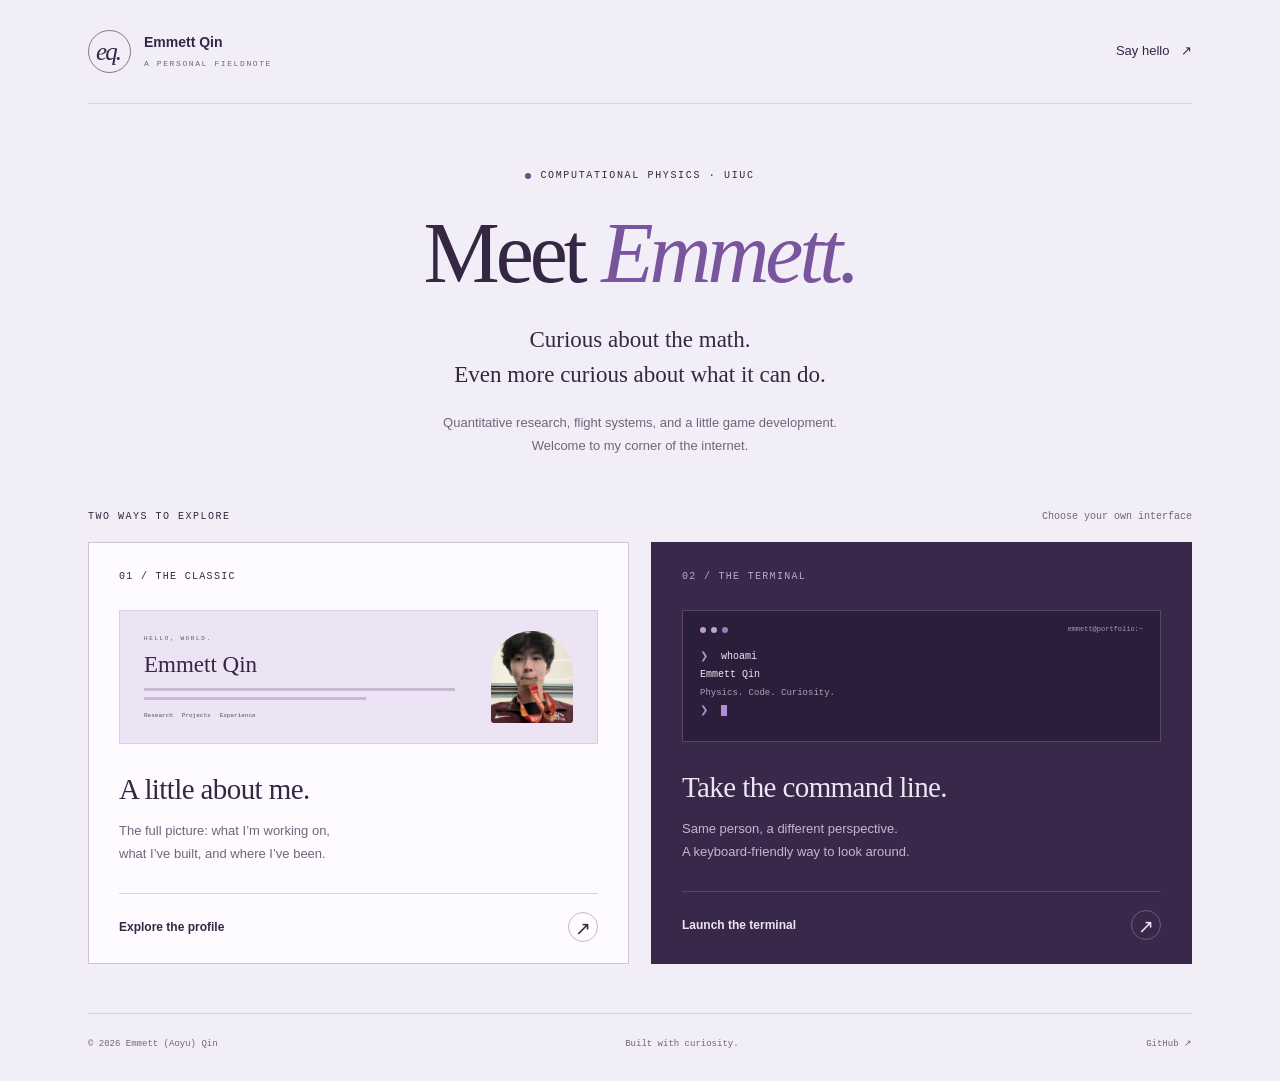
==== commit 4f90b3cd: "Change portfolio palette from sage green to violet" ====
--- a/index.html
+++ b/index.html
@@ -5,8 +5,8 @@
   <meta name="viewport" content="width=device-width, initial-scale=1">
   <title>Emmett Qin | Choose Your View</title>
   <meta name="description" content="Emmett (Aoyu) Qin — Computational Physics at UIUC. Exploring quantitative research, flight systems, and game development.">
-  <meta name="theme-color" content="#eef3ed">
-  <link rel="icon" type="image/svg+xml" href="data:image/svg+xml,%3Csvg xmlns='http://www.w3.org/2000/svg' viewBox='0 0 40 40'%3E%3Crect width='40' height='40' rx='9' fill='%23101715'/%3E%3Ctext x='20' y='28' text-anchor='middle' font-family='Arial' font-size='25' font-weight='700' fill='%23ccf477'%3Ee%3C/text%3E%3C/svg%3E">
+  <meta name="theme-color" content="#f2eef8">
+  <link rel="icon" type="image/svg+xml" href="data:image/svg+xml,%3Csvg xmlns='http://www.w3.org/2000/svg' viewBox='0 0 40 40'%3E%3Crect width='40' height='40' rx='9' fill='%2339264c'/%3E%3Ctext x='20' y='28' text-anchor='middle' font-family='Arial' font-size='25' font-weight='700' fill='%23dbc2f4'%3Ee%3C/text%3E%3C/svg%3E">
   <link rel="stylesheet" href="style.css">
   <script src="site.js" defer></script>
 </head>
--- a/style.css
+++ b/style.css
@@ -1,11 +1,11 @@
 :root {
   color-scheme:light;
-  --paper:#f6f7f2;
-  --sage:#eef3ed;
-  --ink:#263b30;
-  --muted:#617064;
-  --green:#396349;
-  --line:#ced8cd;
+  --paper:#f8f6fb;
+  --tint:#f2eef8;
+  --ink:#352642;
+  --muted:#71647d;
+  --accent:#7754a0;
+  --line:#dbd0e5;
   --serif:Georgia,'Times New Roman',serif;
   --sans:-apple-system,BlinkMacSystemFont,'Segoe UI',sans-serif;
   --mono:'SFMono-Regular',Consolas,'Liberation Mono',monospace
@@ -25,20 +25,20 @@
   -webkit-font-smoothing:antialiased
 }
 ::selection {
-  background:#c8dfb7;
-  color:#1b3023
+  background:#dfcdef;
+  color:#251932
 }
 a {
   color:inherit;
-  text-decoration-color:#a5b9a8;
+  text-decoration-color:#afa3bb;
   text-underline-offset:4px;
   transition:color .18s,background .18s,border-color .18s
 }
 a:hover {
-  color:var(--green)
+  color:var(--accent)
 }
 a:focus-visible,button:focus-visible,summary:focus-visible,input:focus-visible,[tabindex]:focus-visible {
-  outline:2px solid #658949;
+  outline:2px solid #8860b0;
   outline-offset:5px
 }
 button,input {
@@ -93,7 +93,7 @@
   padding:0 48px
 }
 .landing-page {
-  background:var(--sage)
+  background:var(--tint)
 }
 .site-header {
   display:flex;
@@ -117,7 +117,7 @@
   place-items:center;
   width:43px;
   height:43px;
-  border:1px solid #789380;
+  border:1px solid #857398;
   border-radius:50%;
   font:italic 25px var(--serif);
   letter-spacing:-2px;
@@ -155,7 +155,7 @@
   display:inline-block;
   width:6px;
   height:6px;
-  background:#5f8553;
+  background:#6c4e8a;
   border-radius:50%
 }
 /* Choose your view */
@@ -172,7 +172,7 @@
   margin:22px 0 21px
 }
 .welcome h1 em {
-  color:#55745b
+  color:#79559d
 }
 .welcome-copy {
   font:400 23px/1.5 var(--serif)
@@ -208,14 +208,14 @@
   flex-direction:column;
   padding:25px 30px 21px;
   min-width:0;
-  border:1px solid #c8d2c5;
+  border:1px solid #ccc4d3;
   text-decoration:none;
   transition:transform .22s,box-shadow .22s,border-color .22s
 }
 .view-card:hover {
   transform:translateY(-4px);
-  box-shadow:0 14px 28px #22392a0a;
-  border-color:#819980;
+  box-shadow:0 14px 28px #2d203b0a;
+  border-color:#8c7b9e;
   color:inherit
 }
 .view-number {
@@ -223,7 +223,7 @@
   letter-spacing:1.3px
 }
 .classic-card {
-  background:#fafbf7
+  background:#fdfbff
 }
 .classic-preview {
   display:flex;
@@ -233,8 +233,8 @@
   margin:25px 0 28px;
   min-height:132px;
   padding:20px 24px;
-  background:#e6ede2;
-  border:1px solid #d7e1d1
+  background:#ece4f4;
+  border:1px solid #d9cfe3
 }
 .preview-lines {
   min-width:0;
@@ -244,7 +244,7 @@
   display:block;
   font:6px var(--mono);
   letter-spacing:1.6px;
-  color:#5a6e55
+  color:#615271
 }
 .preview-name {
   display:block;
@@ -257,7 +257,7 @@
   width:95%;
   height:3px;
   margin-top:6px;
-  background:#c2cebc
+  background:#c5bad0
 }
 .preview-lines>i+i {
   width:68%
@@ -269,7 +269,7 @@
 }
 .preview-tags b {
   font:6px var(--mono);
-  color:#52634b
+  color:#574965
 }
 .classic-preview img {
   flex:0 0 82px;
@@ -304,7 +304,7 @@
   place-items:center;
   width:30px;
   height:30px;
-  border:1px solid #bdcbb9;
+  border:1px solid #c2b7cd;
   border-radius:50%;
   font-size:19px;
   font-weight:400;
@@ -314,31 +314,31 @@
   transform:rotate(45deg)
 }
 .terminal-card {
-  background:#20382d;
-  border-color:#20382d;
-  color:#edf1e7
+  background:#39284a;
+  border-color:#39284a;
+  color:#ece6f2
 }
 .terminal-card:hover {
-  color:#edf1e7
+  color:#ece6f2
 }
 .terminal-card .view-number {
-  color:#b6c7ac
+  color:#baa9ca
 }
 .terminal-card .card-copy p {
-  color:#bacbbf
+  color:#c2b8cd
 }
 .terminal-card .card-action {
-  border-color:#48604e
+  border-color:#544662
 }
 .terminal-card .arrow-circle {
-  border-color:#617962
+  border-color:#6d5d7d
 }
 .terminal-preview {
   min-height:132px;
   margin:25px 0 28px;
   padding:13px 17px 9px;
-  border:1px solid #49624e;
-  background:#182e23;
+  border:1px solid #564665;
+  background:#2b1e3a;
   font-family:var(--mono)
 }
 .window-dots {
@@ -351,18 +351,18 @@
   width:6px;
   height:6px;
   border-radius:50%;
-  background:#b88673
+  background:#c39cbb
 }
 .window-dots i:nth-child(2) {
-  background:#b3ad79
+  background:#bba3d4
 }
 .window-dots i:nth-child(3) {
-  background:#83a780
+  background:#967fbd
 }
 .window-dots span {
   margin-left:auto;
   font-size:7px;
-  color:#99af9f
+  color:#a496b2
 }
 .terminal-preview p {
   font-size:10px;
@@ -370,7 +370,7 @@
   margin-top:12px
 }
 .terminal-preview p span {
-  color:#bcd88d;
+  color:#b28ed7;
   margin-right:7px
 }
 .terminal-preview b {
@@ -378,14 +378,14 @@
 }
 .terminal-preview small {
   font-size:9px;
-  color:#a3b5a8
+  color:#aca0b8
 }
 .cursor {
   display:inline-block;
   width:6px;
   height:11px;
   vertical-align:middle;
-  background:#b9d390
+  background:#b18cd7
 }
 .site-footer {
   display:flex;
@@ -428,8 +428,8 @@
   font:12px var(--mono)
 }
 .profile-hero {
-  background:#254634;
-  color:#f2f2e8;
+  background:#432e59;
+  color:#ede7f3;
   padding:62px max(36px,calc((100vw - 1120px)/2)) 0
 }
 .hero-inner {
@@ -439,11 +439,11 @@
   gap:70px
 }
 .profile-hero .eyebrow {
-  color:#c8d5bd;
+  color:#c9bbd7;
   font-size:9px
 }
 .profile-hero .status-dot {
-  background:#b7cd8e
+  background:#ad88d3
 }
 .profile-hero h1 {
   font:400 clamp(58px,6.8vw,84px)/1.1 var(--serif);
@@ -451,12 +451,12 @@
   margin:21px 0 13px
 }
 .profile-hero h1 em {
-  color:#c6d6b4
+  color:#c5b1d9
 }
 .hero-name {
   font-size:9px;
   letter-spacing:2px;
-  color:#b6c8b1
+  color:#bcafca
 }
 .hero-description {
   font:25px/1.4 var(--serif);
@@ -464,7 +464,7 @@
 }
 .hero-school {
   font-size:12px;
-  color:#c4d1c2;
+  color:#cac0d2;
   line-height:1.8;
   margin-top:18px
 }
@@ -475,22 +475,22 @@
   margin-top:27px
 }
 .social-links a {
-  border:1px solid #718773;
+  border:1px solid #7c698f;
   padding:6px 16px;
   border-radius:3px;
   font-size:11px;
   text-decoration:none
 }
 .social-links a:hover {
-  background:#d4dfc2;
-  color:#254634;
-  border-color:#d4dfc2
+  background:#d0bfe2;
+  color:#432e59;
+  border-color:#d0bfe2
 }
 .hero-portrait {
   width:100%
 }
 .portrait-frame {
-  border:1px solid #7c927b;
+  border:1px solid #867499;
   border-radius:155px 155px 4px 4px;
   padding:9px
 }
@@ -504,7 +504,7 @@
 }
 .hero-portrait figcaption {
   font:9px/1.5 var(--mono);
-  color:#c4d1c2;
+  color:#cac0d2;
   text-align:center;
   margin-top:17px
 }
@@ -514,7 +514,7 @@
   margin-right:6px
 }
 .hero-bottom {
-  border-top:1px solid #526b52;
+  border-top:1px solid #5e506e;
   margin-top:49px;
   padding:18px 0;
   display:flex;
@@ -523,7 +523,7 @@
   gap:15px;
   font-size:8px;
   letter-spacing:1.3px;
-  color:#c2ceb7
+  color:#c2b5d0
 }
 .hero-bottom a {
   text-decoration:none;
@@ -565,7 +565,7 @@
 }
 .profile-sidebar nav>a span {
   font:9px var(--mono);
-  color:#879383
+  color:#8b7a9c
 }
 .profile-sidebar nav>a[aria-current="location"],.profile-sidebar nav>a:hover {
   color:var(--ink);
@@ -575,7 +575,7 @@
   content:'';
   width:5px;
   height:5px;
-  background:var(--green);
+  background:var(--accent);
   border-radius:50%;
   margin-left:auto
 }
@@ -610,13 +610,13 @@
   content:'0' counter(section);
   font:9px var(--mono);
   letter-spacing:0;
-  color:#6b8168
+  color:#746386
 }
 .profile-content p {
   font-size:15px;
   line-height:1.85;
   margin-bottom:15px;
-  color:#506054
+  color:#584b65
 }
 .profile-content .bio p:first-child {
   font-size:16px;
@@ -640,7 +640,7 @@
   position:relative;
   margin:0 0 25px;
   padding:0 0 25px 40px;
-  border-bottom:1px solid #dce3d6
+  border-bottom:1px solid #dcd5e4
 }
 .projects>li:last-child {
   border-bottom:0;
@@ -654,7 +654,7 @@
   left:0;
   top:3px;
   font:10px var(--mono);
-  color:#6b8168
+  color:#746386
 }
 .entry-heading {
   display:flex;
@@ -670,11 +670,11 @@
   white-space:nowrap;
   font:11px/1.7 var(--mono);
   text-decoration:none;
-  border-bottom:1px solid #bdcdb8
+  border-bottom:1px solid #c2b6cf
 }
 .profile-content .meta {
   font:10px/1.7 var(--mono);
-  color:#6c7b68;
+  color:#716083;
   margin:10px 0
 }
 .profile-content .projects li>p:not(.meta) {
@@ -683,19 +683,19 @@
 }
 details {
   font-size:12px;
-  color:#586c57
+  color:#615370
 }
 summary {
   width:fit-content;
   padding:4px 0
 }
 summary:hover {
-  color:var(--green);
+  color:var(--accent);
   text-decoration:underline;
   text-underline-offset:4px
 }
 .detail-body {
-  border-left:2px solid #bfcfb5;
+  border-left:2px solid #c2b2d2;
   padding:4px 0 0 16px;
   margin:12px 0 5px
 }
@@ -705,15 +705,15 @@
 .profile-content .note {
   font-size:11px;
   margin-top:23px;
-  color:#61715e;
+  color:#675877;
   padding:12px 15px;
-  border-left:2px solid #bfd0b6;
-  background:#eef2e8
+  border-left:2px solid #c3b3d3;
+  background:#ede7f3
 }
 .experience-list>li {
   position:relative;
   margin-left:5px;
-  border-left:1px solid #cbd6c4;
+  border-left:1px solid #cdc2d8;
   padding:0 0 27px 25px
 }
 .experience-list>li:last-child {
@@ -727,23 +727,23 @@
   top:9px;
   width:7px;
   height:7px;
-  border:1px solid #a2b595;
+  border:1px solid #a592b8;
   border-radius:50%;
   background:var(--paper)
 }
 .experience-list>li:first-child::before {
-  background:#648254;
-  border-color:#648254
+  background:#6b4f87;
+  border-color:#6b4f87
 }
 .date {
   font:9px/1.6 var(--mono);
   white-space:nowrap;
-  color:#6c7b68
+  color:#716083
 }
 .profile-content .organization {
   font-size:12px;
   margin:5px 0 8px;
-  color:#68805f
+  color:#6f5c83
 }
 .profile-content .experience-list li>p:last-child {
   font-size:14px;
@@ -756,8 +756,8 @@
 .profile-content .awards {
   margin-top:23px;
   padding:16px 20px;
-  border:1px solid #d4decc;
-  background:#f0f3e9
+  border:1px solid #d5cae0;
+  background:#eee8f4
 }
 .awards li {
   display:flex;
@@ -768,15 +768,15 @@
 }
 .award-year {
   font:10px/1.8 var(--mono);
-  color:#687c5e
+  color:#6d5b7f
 }
 #contact {
-  background:#e7edde;
+  background:#e6dcee;
   padding:27px 30px 16px;
-  border:1px solid #d0dbc4
+  border:1px solid #d0c2dd
 }
 #contact h2 {
-  border-color:#c8d4bc
+  border-color:#c8bad6
 }
 .footer-wrap {
   max-width:1192px;
@@ -796,12 +796,12 @@
   height:36px;
   border-radius:50%;
   background:var(--paper);
-  border:1px solid #bac9b1;
+  border:1px solid #bdafcb;
   text-decoration:none
 }
 /* Portfolio command line */
 .terminal-page {
-  background:#edf2e9
+  background:#eee8f3
 }
 .terminal-main {
   padding-top:43px
@@ -819,17 +819,17 @@
   letter-spacing:-.8px
 }
 .terminal-intro h1 em {
-  color:#5e7852
+  color:#654e7c
 }
 .terminal-intro>a {
   font-size:11px;
   white-space:nowrap
 }
 .terminal-window {
-  background:#1d3026;
-  color:#d1ddca;
-  border:1px solid #536a51;
-  box-shadow:7px 8px 0 #d7e0cf;
+  background:#2d213b;
+  color:#d3c8df;
+  border:1px solid #5e4e6d;
+  box-shadow:7px 8px 0 #d8cde2;
   font:12px/1.8 var(--mono)
 }
 .terminal-titlebar {
@@ -837,9 +837,9 @@
   align-items:center;
   gap:18px;
   padding:14px 20px;
-  border-bottom:1px solid #3e5341;
-  background:#243a2d;
-  color:#b8c9ac;
+  border-bottom:1px solid #483c55;
+  background:#38284a;
+  color:#bba9cc;
   font-size:10px
 }
 .terminal-titlebar .window-dots {
@@ -860,27 +860,27 @@
   overflow-y:auto;
   overflow-wrap:anywhere;
   padding:29px 31px;
-  scrollbar-color:#718363 #1d3026
+  scrollbar-color:#736086 #2d213b
 }
 .terminal-screen a {
-  color:#c7df96;
-  text-decoration-color:#668052
+  color:#ba9adb;
+  text-decoration-color:#694d85
 }
 .terminal-screen a:hover {
   color:#fff
 }
 .terminal-command {
-  color:#b0c6a1;
+  color:#b39dca;
   margin-bottom:15px
 }
 .terminal-command span {
-  color:#d1e7a3;
+  color:#c5a9e1;
   margin-right:10px
 }
 .terminal-welcome h2 {
   font:39px/1.2 var(--serif);
   letter-spacing:-1px;
-  color:#e2ebd5;
+  color:#e0d3ed;
   margin-bottom:7px
 }
 .terminal-welcome h2 .cursor {
@@ -889,17 +889,17 @@
   margin-left:11px
 }
 .terminal-tagline {
-  color:#b5d386;
+  color:#ac85d4;
   margin-bottom:21px
 }
 .terminal-tip {
   font-size:10px;
-  color:#a7b99b;
+  color:#aa98bc;
   line-height:1.9;
   margin-top:22px
 }
 .terminal-tip strong {
-  color:#cee49f
+  color:#c1a4df
 }
 .terminal-form {
   display:flex;
@@ -912,42 +912,42 @@
   font-size:11px
 }
 .prompt-user {
-  color:#c1d792
+  color:#b491d8
 }
 .prompt-location {
-  color:#9daf8e
+  color:#9e8bb2
 }
 .prompt-arrow {
   margin-left:9px;
-  color:#c1d792
+  color:#b491d8
 }
 .terminal-form input {
   border:0;
-  border-bottom:1px solid #71825f;
+  border-bottom:1px solid #705c85;
   background:transparent;
-  color:#e0edcd;
+  color:#ddcded;
   min-width:0;
   width:100%;
   padding:4px 0;
   font-size:12px;
   border-radius:0;
-  caret-color:#c1d792
+  caret-color:#b491d8
 }
 .terminal-form input:focus {
   outline:none;
-  border-bottom-color:#c1d792
+  border-bottom-color:#b491d8
 }
 .terminal-form button {
   background:transparent;
-  color:#c7d6b3;
-  border:1px solid #526b46;
+  color:#c4afda;
+  border:1px solid #58426f;
   border-radius:3px;
   width:30px;
   height:28px;
   flex:0 0 auto
 }
 .terminal-form button:hover {
-  background:#365038
+  background:#433353
 }
 .terminal-toolbar {
   display:flex;
@@ -955,24 +955,24 @@
   align-items:center;
   gap:8px;
   padding:14px 20px;
-  border-top:1px solid #40563e
+  border-top:1px solid #4a3c58
 }
 .terminal-toolbar>span {
-  color:#abbc9c;
+  color:#ac99bf;
   font-size:8px;
   letter-spacing:1px;
   margin-right:auto
 }
 .terminal-toolbar button {
-  border:1px solid #567047;
+  border:1px solid #5b4374;
   border-radius:3px;
   padding:4px 11px;
-  background:#29412d;
-  color:#ccdda9;
+  background:#352743;
+  color:#c3a6e0;
   font-size:10px
 }
 .terminal-toolbar button:hover {
-  background:#435e36
+  background:#4a3262
 }
 .terminal-hint {
   display:flex;
@@ -980,20 +980,20 @@
   justify-content:space-between;
   gap:10px;
   font-size:9px;
-  color:#5e7254;
+  color:#635175;
   margin-top:21px
 }
 .terminal-result {
   margin-top:25px;
   padding-top:16px;
-  border-top:1px solid #3b503b
+  border-top:1px solid #463952
 }
 .terminal-result pre {
   font:inherit;
   white-space:pre-wrap;
   overflow-wrap:anywhere;
   margin:10px 0;
-  color:#c2d0b7
+  color:#c3b4d2
 }
 .terminal-result .result-links {
   display:flex;
@@ -1003,7 +1003,7 @@
   font-size:10px
 }
 .terminal-error {
-  color:#e0b7a2!important
+  color:#e5b7cb!important
 }
 @media(min-width:1500px) {
   .welcome {
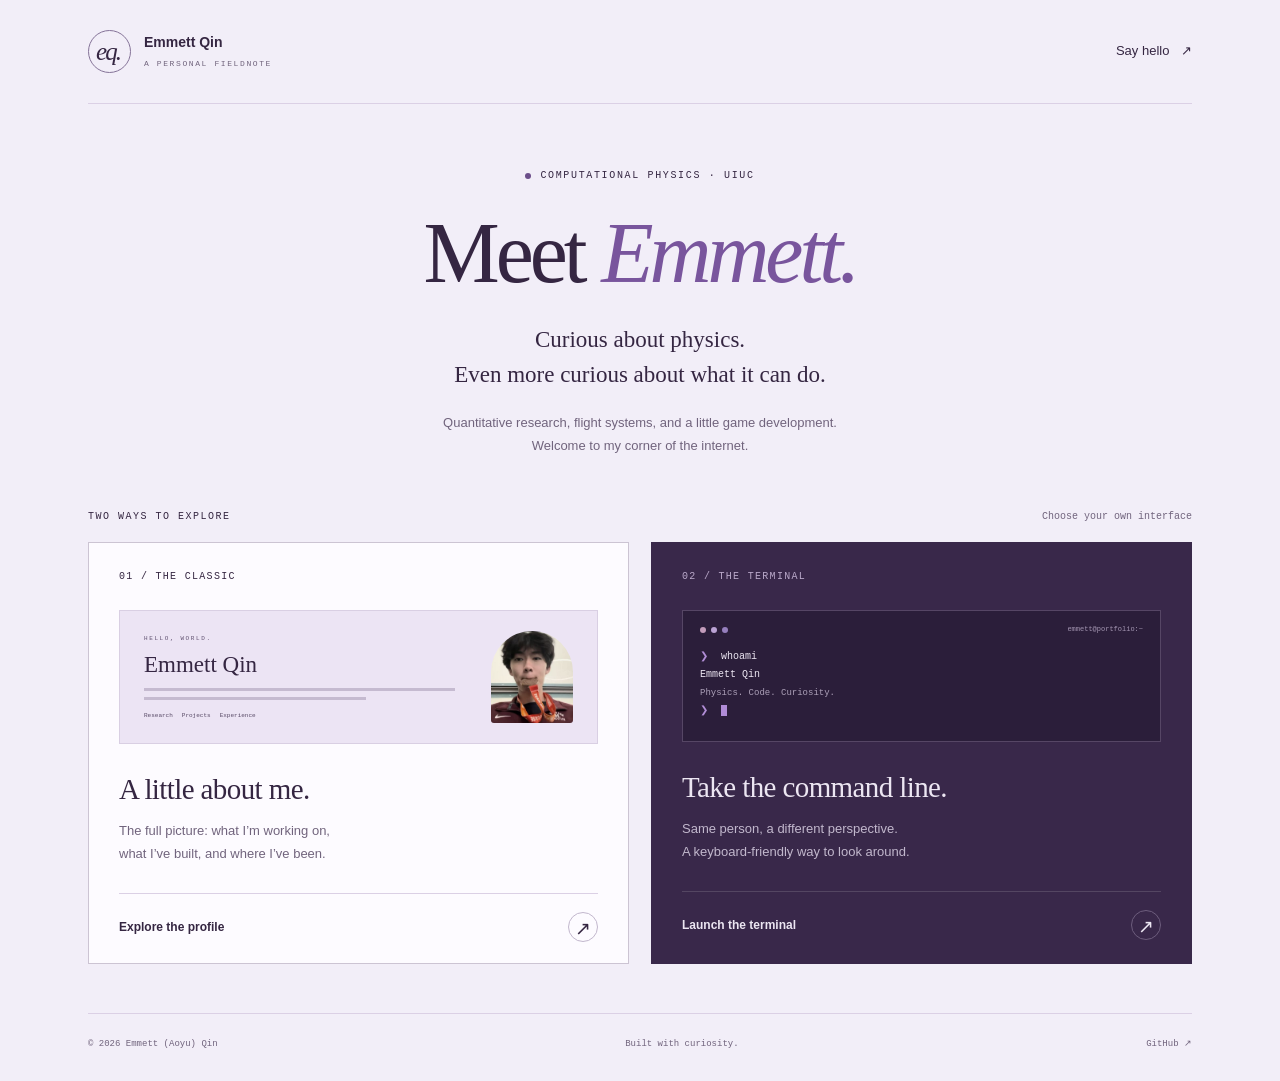
==== commit f75a9008: "Update homepage introduction to Curious about physics" ====
--- a/index.html
+++ b/index.html
@@ -18,7 +18,7 @@
     <section class="welcome" aria-labelledby="welcome-title">
       <div class="eyebrow"><span class="status-dot" aria-hidden="true"></span> COMPUTATIONAL PHYSICS · UIUC</div>
       <h1 id="welcome-title">Meet <em>Emmett.</em></h1>
-      <p class="welcome-copy">Curious about the math.<br>Even more curious about what it can do.</p>
+      <p class="welcome-copy">Curious about physics.<br>Even more curious about what it can do.</p>
       <p class="welcome-detail">Quantitative research, flight systems, and a little game development.<br class="desktop-break"> Welcome to my corner of the internet.</p>
     </section>
     <section class="view-selector" id="views" aria-labelledby="views-title">
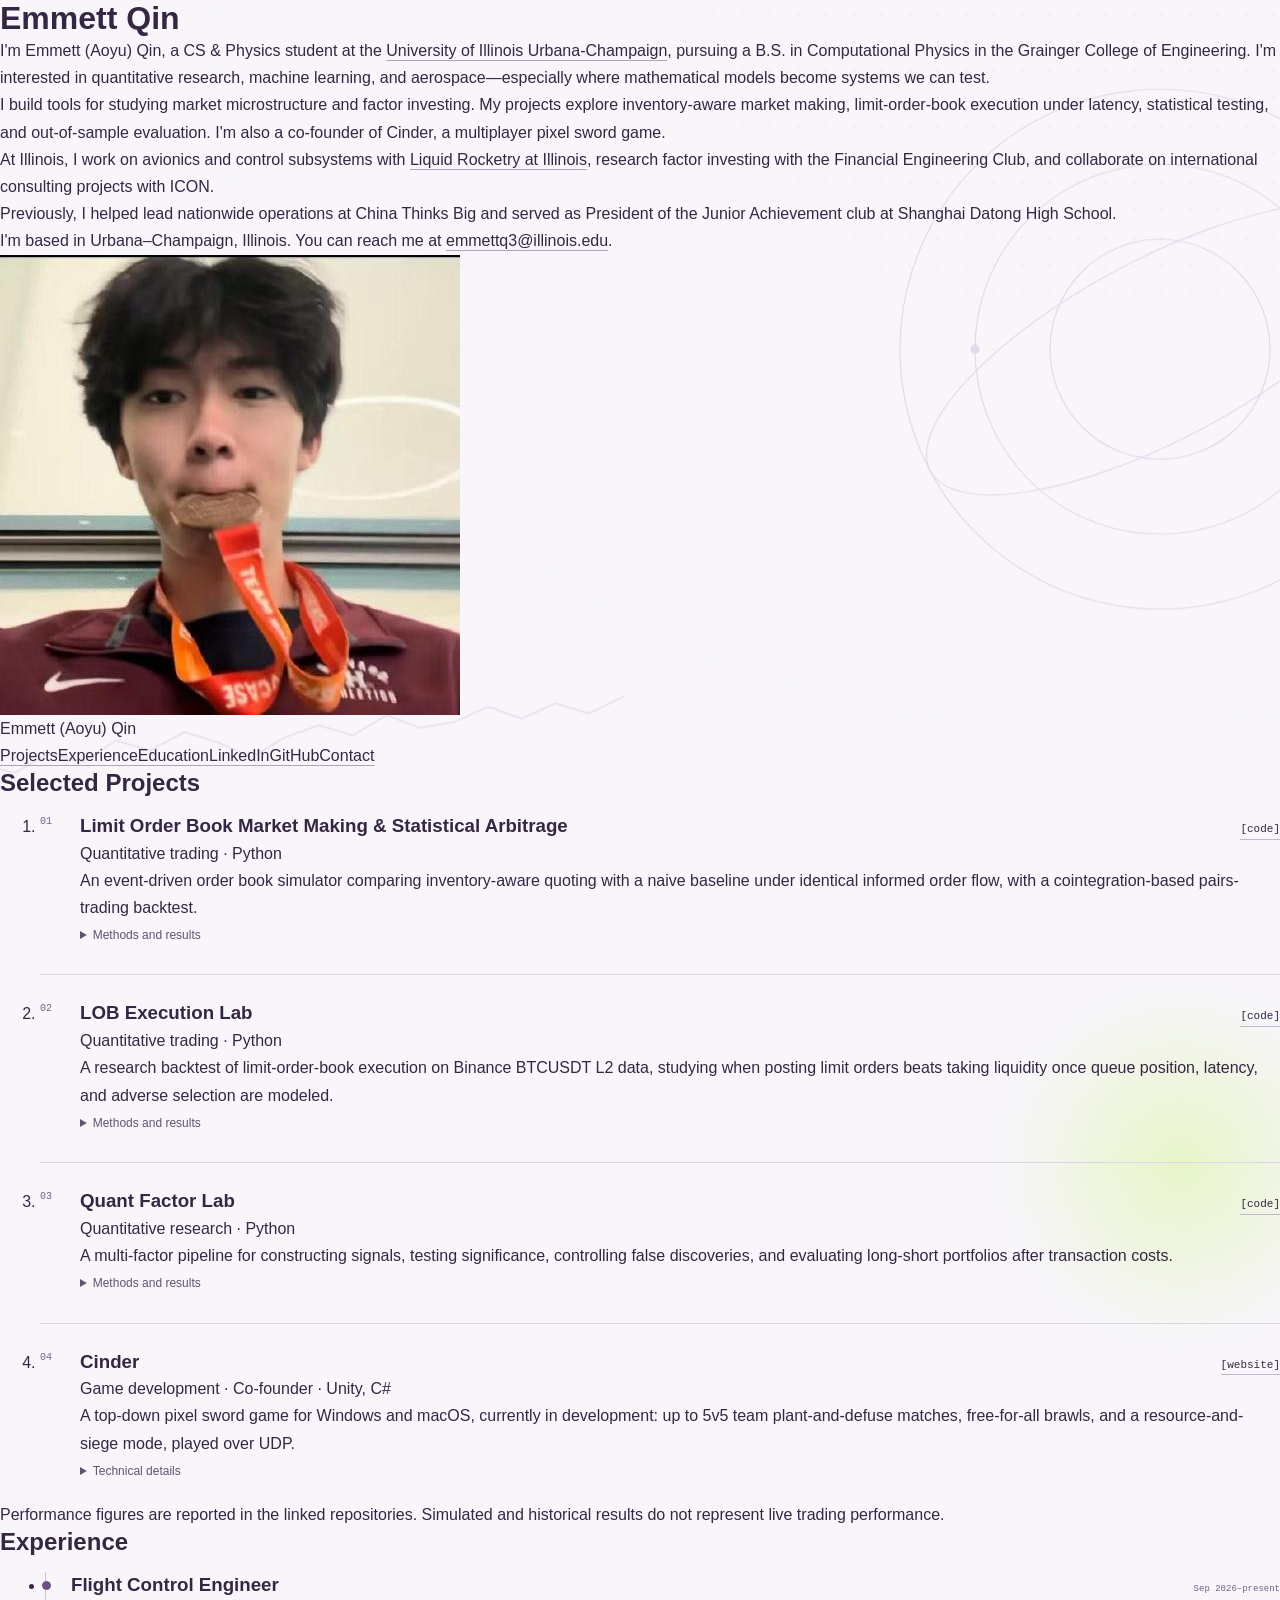
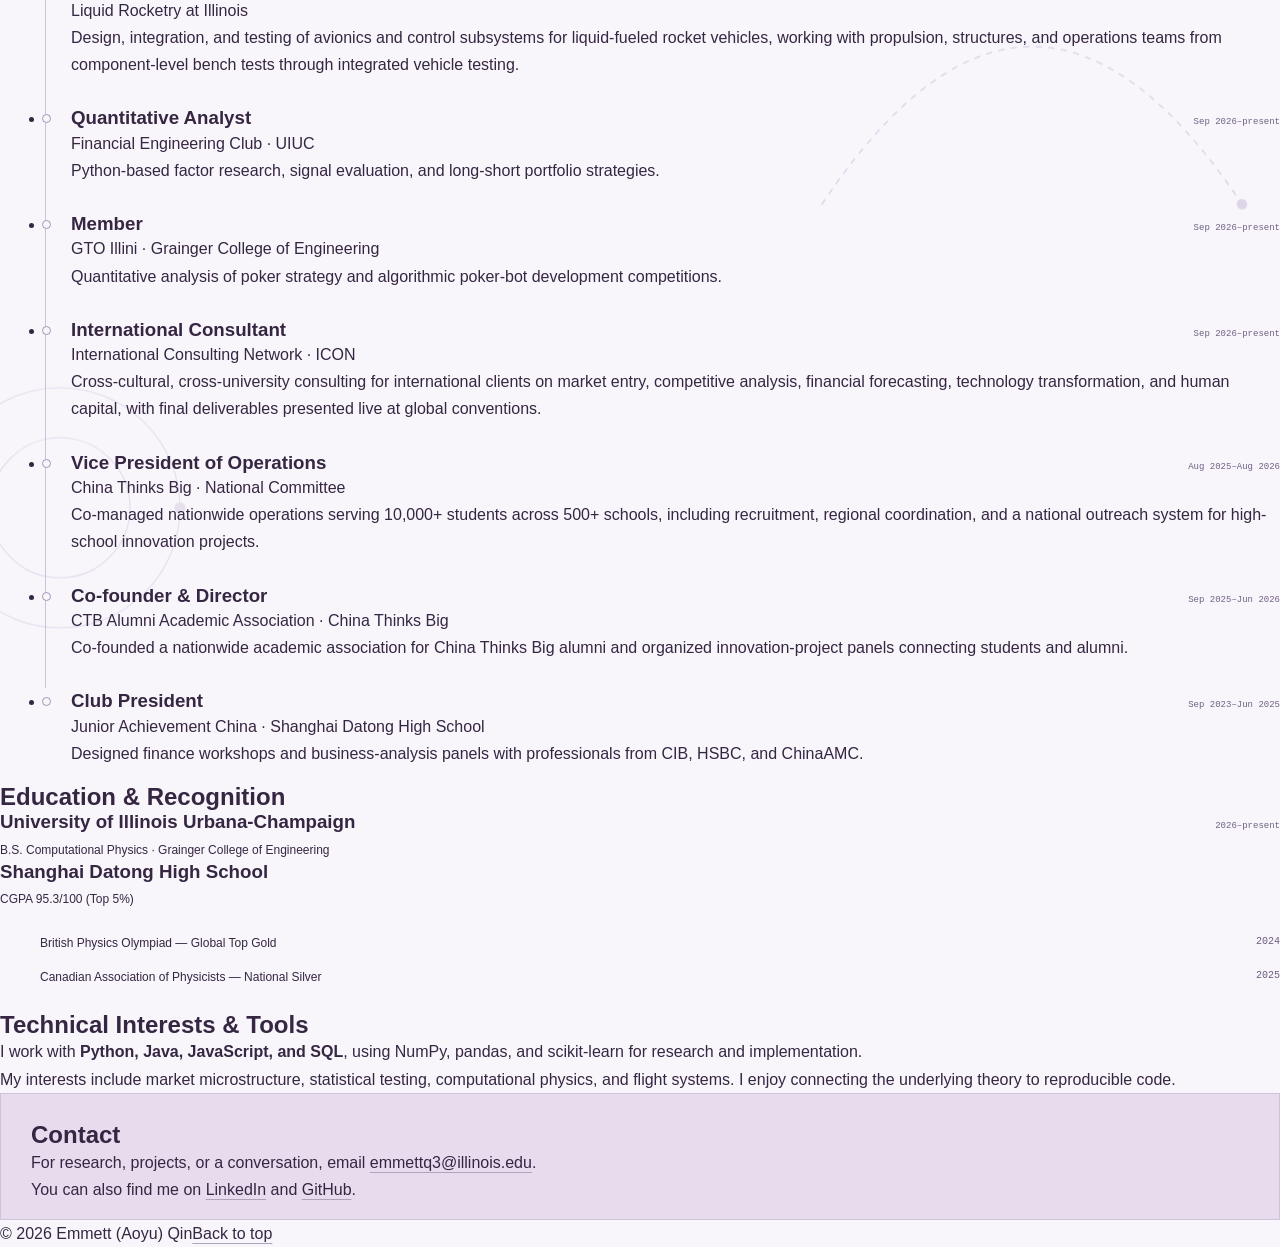
==== commit 9dd0527d: "Add parallax scrolling effects" ====
--- a/index.html
+++ b/index.html
@@ -1,44 +1,59 @@
 <!doctype html>
 <html lang="en">
 <head>
-  <meta charset="utf-8">
-  <meta name="viewport" content="width=device-width, initial-scale=1">
-  <title>Emmett Qin | Choose Your View</title>
-  <meta name="description" content="Emmett (Aoyu) Qin — Computational Physics at UIUC. Exploring quantitative research, flight systems, and game development.">
-  <meta name="theme-color" content="#f2eef8">
-  <link rel="icon" type="image/svg+xml" href="data:image/svg+xml,%3Csvg xmlns='http://www.w3.org/2000/svg' viewBox='0 0 40 40'%3E%3Crect width='40' height='40' rx='9' fill='%2339264c'/%3E%3Ctext x='20' y='28' text-anchor='middle' font-family='Arial' font-size='25' font-weight='700' fill='%23dbc2f4'%3Ee%3C/text%3E%3C/svg%3E">
-  <link rel="stylesheet" href="style.css">
-  <script src="site.js" defer></script>
+<meta charset="utf-8"><meta name="viewport" content="width=device-width,initial-scale=1">
+<title>Emmett Qin</title>
+<meta name="description" content="Emmett (Aoyu) Qin is a computational physics student at UIUC working on quantitative research, flight systems, and game development.">
+<meta name="theme-color" content="#ffffff">
+<link rel="icon" type="image/svg+xml" href="data:image/svg+xml,%3Csvg xmlns='http://www.w3.org/2000/svg' viewBox='0 0 40 40'%3E%3Crect width='40' height='40' rx='9' fill='%23101715'/%3E%3Ctext x='20' y='28' text-anchor='middle' font-family='Arial' font-size='25' font-weight='700' fill='%23ccf477'%3Ee%3C/text%3E%3C/svg%3E">
+<link rel="stylesheet" href="style.css">
+<link rel="stylesheet" href="parallax.css">
+<script>document.documentElement.classList.add("js")</script>
 </head>
-<body class="landing-page">
-<a class="skip" href="#views">Skip to views</a>
-<div class="landing-shell">
-  <header class="site-header"><a class="brand" href="./" aria-label="Emmett Qin — home"><span class="monogram" aria-hidden="true">eq.</span><span>Emmett Qin<span class="brand-caption">A PERSONAL FIELDNOTE</span></span></a><a class="header-link" href="mailto:emmettq3@illinois.edu">Say hello <span aria-hidden="true">↗</span></a></header>
-  <main>
-    <section class="welcome" aria-labelledby="welcome-title">
-      <div class="eyebrow"><span class="status-dot" aria-hidden="true"></span> COMPUTATIONAL PHYSICS · UIUC</div>
-      <h1 id="welcome-title">Meet <em>Emmett.</em></h1>
-      <p class="welcome-copy">Curious about physics.<br>Even more curious about what it can do.</p>
-      <p class="welcome-detail">Quantitative research, flight systems, and a little game development.<br class="desktop-break"> Welcome to my corner of the internet.</p>
-    </section>
-    <section class="view-selector" id="views" aria-labelledby="views-title">
-      <div class="section-label"><h2 id="views-title">TWO WAYS TO EXPLORE</h2><span>Choose your own interface</span></div>
-      <div class="view-grid">
-        <a class="view-card classic-card" href="classic/">
-          <span class="view-number">01 / THE CLASSIC</span>
-          <div class="classic-preview" aria-hidden="true"><div class="preview-lines"><span class="preview-kicker">HELLO, WORLD.</span><span class="preview-name">Emmett Qin</span><i></i><i></i><div class="preview-tags"><b>Research</b><b>Projects</b><b>Experience</b></div></div><img src="portrait.jpg" width="460" height="460" alt=""></div>
-          <div class="card-copy"><h3>A little about me.</h3><p>The full picture: what I’m working on,<br class="desktop-break"> what I’ve built, and where I’ve been.</p></div>
-          <span class="card-action">Explore the profile <span class="arrow-circle" aria-hidden="true">↗</span></span>
-        </a>
-        <a class="view-card terminal-card" href="terminal/">
-          <span class="view-number">02 / THE TERMINAL</span>
-          <div class="terminal-preview" aria-hidden="true"><div class="window-dots"><i></i><i></i><i></i><span>emmett@portfolio:~</span></div><p><span>❯</span> whoami<br><b>Emmett Qin</b><br><small>Physics. Code. Curiosity.</small><br><span>❯</span> <i class="cursor"></i></p></div>
-          <div class="card-copy"><h3>Take the command line.</h3><p>Same person, a different perspective.<br class="desktop-break"> A keyboard-friendly way to look around.</p></div>
-          <span class="card-action">Launch the terminal <span class="arrow-circle" aria-hidden="true">↗</span></span>
-        </a>
-      </div>
-    </section>
-  </main>
-  <footer class="site-footer"><span>© 2026 Emmett (Aoyu) Qin</span><span>Built with curiosity.</span><a href="https://github.com/emt-Q">GitHub ↗</a></footer>
+<body>
+<a class="skip" href="#work">Skip to projects</a>
+<div class="bg-grid" aria-hidden="true"></div>
+<div class="bg" aria-hidden="true">
+<div class="px orbit" data-speed=".28" data-rotate=".012"><svg viewBox="0 0 560 560" stroke-width="1.2"><circle cx="280" cy="280" r="260"/><circle cx="280" cy="280" r="185"/><circle cx="280" cy="280" r="110"/><ellipse cx="280" cy="280" rx="260" ry="90" transform="rotate(-28 280 280)"/><circle cx="540" cy="280" r="6" fill="currentColor"/><circle cx="95" cy="280" r="4" fill="currentColor"/></svg></div>
+<div class="px pricing" data-speed=".16"><svg viewBox="0 0 900 180" stroke-width="2" stroke-linejoin="round" stroke-linecap="round"><polyline points="0,120 40,110 80,125 120,100 160,108 200,85 240,95 280,70 320,82 360,60 400,72 440,90 480,66 520,52 560,64 600,40 640,55 680,48 720,30 760,44 800,26 840,38 880,18"/></svg></div>
+<div class="px blob" data-speed=".32"></div>
+<div class="px arc" data-speed=".22"><svg viewBox="0 0 400 220" stroke-width="1.4" stroke-dasharray="5 7" stroke-linecap="round"><path d="M0 210 Q 200 -90 400 210"/><circle cx="400" cy="210" r="5" fill="currentColor" stroke="none"/></svg></div>
+<div class="px orbit small" data-speed=".2" data-rotate="-.015"><svg viewBox="0 0 260 260" stroke-width="1.2"><circle cx="130" cy="130" r="120"/><circle cx="130" cy="130" r="70"/><circle cx="250" cy="130" r="5" fill="currentColor"/></svg></div>
 </div>
+<main id="top" class="page">
+<header id="about" class="intro">
+<h1>Emmett Qin</h1>
+<div class="intro-grid"><div class="bio">
+<p>I'm Emmett (Aoyu) Qin, a CS & Physics student at the <a href="https://illinois.edu/">University of Illinois Urbana-Champaign</a>, pursuing a B.S. in Computational Physics in the Grainger College of Engineering. I'm interested in quantitative research, machine learning, and aerospace—especially where mathematical models become systems we can test.</p>
+<p>I build tools for studying market microstructure and factor investing. My projects explore inventory-aware market making, limit-order-book execution under latency, statistical testing, and out-of-sample evaluation. I'm also a co-founder of Cinder, a multiplayer pixel sword game.</p>
+<p>At Illinois, I work on avionics and control subsystems with <a href="#experience">Liquid Rocketry at Illinois</a>, research factor investing with the Financial Engineering Club, and collaborate on international consulting projects with ICON.</p>
+<p>Previously, I helped lead nationwide operations at China Thinks Big and served as President of the Junior Achievement club at Shanghai Datong High School.</p>
+<p>I'm based in Urbana–Champaign, Illinois. You can reach me at <a href="mailto:emmettq3@illinois.edu">emmettq3@illinois.edu</a>.</p>
+</div><figure class="portrait" data-speed=".12" data-anchor="top" data-max="56"><img src="portrait.jpg" alt="Emmett Qin with a medal" width="460" height="460" fetchpriority="high"><figcaption>Emmett (Aoyu) Qin</figcaption></figure></div>
+<nav aria-label="Main navigation"><a href="#work">Projects</a><a href="#experience">Experience</a><a href="#education">Education</a><a href="https://www.linkedin.com/in/emmett-qin-b122a6406/">LinkedIn</a><a href="https://github.com/emt-Q">GitHub</a><a href="#contact">Contact</a></nav>
+</header>
+<section class="reveal" id="work" aria-labelledby="work-title"><h2 id="work-title">Selected Projects</h2>
+<ol class="projects">
+<li class="reveal"><div class="entry-heading"><h3>Limit Order Book Market Making & Statistical Arbitrage</h3><a class="resource" href="https://github.com/emt-Q/lob-market-maker">[code]</a></div><p class="meta">Quantitative trading · Python</p><p>An event-driven order book simulator comparing inventory-aware quoting with a naive baseline under identical informed order flow, with a cointegration-based pairs-trading backtest.</p><details><summary>Methods and results</summary><div class="detail-body"><p>Price-time priority, reservation-price quoting, position limits, adverse-selection measurement, and rolling OLS hedge ratios.</p><p>The inventory-aware agent reports a session Sharpe of <strong>15.9</strong>, versus <strong>−13.6</strong> for the naive baseline. This is a controlled simulation using seed 7 and 6,000 ticks, not live trading.</p></div></details></li>
+<li class="reveal"><div class="entry-heading"><h3>LOB Execution Lab</h3><a class="resource" href="https://github.com/emt-Q/lob-execution-lab">[code]</a></div><p class="meta">Quantitative trading · Python</p><p>A research backtest of limit-order-book execution on Binance BTCUSDT L2 data, studying when posting limit orders beats taking liquidity once queue position, latency, and adverse selection are modeled.</p><details><summary>Methods and results</summary><div class="detail-body"><p>Tick-by-tick book reconstruction, FIFO queue-position fill simulation with symmetric latency, and walk-forward order-flow signals (queue imbalance, microprice, OFI) driving four execution strategies over 200 paired parent orders at 0, 10, 50, and 100 ms.</p><p>On the synthetic stream (seed 7), the signal-driven adaptive strategy reaches a 20-tick markout of <strong>+0.20</strong> ticks at zero latency, versus <strong>−1.25</strong> for market-taking, but falls to <strong>−1.08</strong> at 100 ms. Passive strategies degrade fastest with latency. The reported numbers use synthetic data and a frozen-book assumption, not live trading.</p></div></details></li>
+<li class="reveal"><div class="entry-heading"><h3>Quant Factor Lab</h3><a class="resource" href="https://github.com/emt-Q/quant-factor-lab">[code]</a></div><p class="meta">Quantitative research · Python</p><p>A multi-factor pipeline for constructing signals, testing significance, controlling false discoveries, and evaluating long-short portfolios after transaction costs.</p><details><summary>Methods and results</summary><div class="detail-body"><p>Nine curated signals are evaluated with IC, Rank-IC, t-tests, and BHY-FDR correction before out-of-sample portfolio evaluation.</p><p>Synthetic validation with planted alpha reports a <strong>7.29</strong> Sharpe. The real-data long-short reference reports <strong>0.83</strong> across 20 mega-cap stocks over 2019–2024, with only 15 out-of-sample rebalances.</p></div></details></li>
+<li class="reveal"><div class="entry-heading"><h3>Cinder</h3><a class="resource" href="https://cinderduel.com/">[website]</a></div><p class="meta">Game development · Co-founder · Unity, C#</p><p>A top-down pixel sword game for Windows and macOS, currently in development: up to 5v5 team plant-and-defuse matches, free-for-all brawls, and a resource-and-siege mode, played over UDP.</p><details><summary>Technical details</summary><div class="detail-body"><p>Authoritative dedicated-server architecture with a fixed 60 Hz simulation, 30 Hz snapshots, client-side prediction and reconciliation, and interpolated remote players, plus adaptive-skill bots that play as coordinated teams.</p><p>Edit-mode tests cover combat, collision, rounds, and snapshot encoding, and every push builds the Windows and macOS players in CI. The game has not been released yet.</p></div></details></li>
+</ol><p class="note">Performance figures are reported in the linked repositories. Simulated and historical results do not represent live trading performance.</p>
+</section>
+<section class="reveal" id="experience" aria-labelledby="experience-title"><h2 id="experience-title">Experience</h2>
+<ul class="experience-list">
+<li class="reveal"><div class="entry-heading"><h3>Flight Control Engineer</h3><span class="date">Sep 2026–present</span></div><p class="organization">Liquid Rocketry at Illinois</p><p>Design, integration, and testing of avionics and control subsystems for liquid-fueled rocket vehicles, working with propulsion, structures, and operations teams from component-level bench tests through integrated vehicle testing.</p></li>
+<li class="reveal"><div class="entry-heading"><h3>Quantitative Analyst</h3><span class="date">Sep 2026–present</span></div><p class="organization">Financial Engineering Club · UIUC</p><p>Python-based factor research, signal evaluation, and long-short portfolio strategies.</p></li>
+<li class="reveal"><div class="entry-heading"><h3>Member</h3><span class="date">Sep 2026–present</span></div><p class="organization">GTO Illini · Grainger College of Engineering</p><p>Quantitative analysis of poker strategy and algorithmic poker-bot development competitions.</p></li>
+<li class="reveal"><div class="entry-heading"><h3>International Consultant</h3><span class="date">Sep 2026–present</span></div><p class="organization">International Consulting Network · ICON</p><p>Cross-cultural, cross-university consulting for international clients on market entry, competitive analysis, financial forecasting, technology transformation, and human capital, with final deliverables presented live at global conventions.</p></li>
+<li class="reveal"><div class="entry-heading"><h3>Vice President of Operations</h3><span class="date">Aug 2025–Aug 2026</span></div><p class="organization">China Thinks Big · National Committee</p><p>Co-managed nationwide operations serving 10,000+ students across 500+ schools, including recruitment, regional coordination, and a national outreach system for high-school innovation projects.</p></li>
+<li class="reveal"><div class="entry-heading"><h3>Co-founder & Director</h3><span class="date">Sep 2025–Jun 2026</span></div><p class="organization">CTB Alumni Academic Association · China Thinks Big</p><p>Co-founded a nationwide academic association for China Thinks Big alumni and organized innovation-project panels connecting students and alumni.</p></li>
+<li class="reveal"><div class="entry-heading"><h3>Club President</h3><span class="date">Sep 2023–Jun 2025</span></div><p class="organization">Junior Achievement China · Shanghai Datong High School</p><p>Designed finance workshops and business-analysis panels with professionals from CIB, HSBC, and ChinaAMC.</p></li>
+</ul></section>
+<section class="reveal" id="education" aria-labelledby="education-title"><h2 id="education-title">Education & Recognition</h2><div class="entry-heading"><h3>University of Illinois Urbana-Champaign</h3><span class="date">2026–present</span></div><p>B.S. Computational Physics · Grainger College of Engineering</p><div class="entry-heading"><h3>Shanghai Datong High School</h3></div><p>CGPA 95.3/100 (Top 5%)</p><ul class="awards"><li>British Physics Olympiad — Global Top Gold <span class="award-year">2024</span></li><li>Canadian Association of Physicists — National Silver <span class="award-year">2025</span></li></ul></section>
+<section class="reveal" id="skills" aria-labelledby="skills-title"><h2 id="skills-title">Technical Interests & Tools</h2><p>I work with <strong>Python, Java, JavaScript, and SQL</strong>, using NumPy, pandas, and scikit-learn for research and implementation.</p><p>My interests include market microstructure, statistical testing, computational physics, and flight systems. I enjoy connecting the underlying theory to reproducible code.</p></section>
+<section class="reveal" id="contact" aria-labelledby="contact-title"><h2 id="contact-title">Contact</h2><p>For research, projects, or a conversation, email <a href="mailto:emmettq3@illinois.edu">emmettq3@illinois.edu</a>.</p><p>You can also find me on <a href="https://www.linkedin.com/in/emmett-qin-b122a6406/">LinkedIn</a> and <a href="https://github.com/emt-Q">GitHub</a>.</p></section>
+<footer><span>© 2026 Emmett (Aoyu) Qin</span><a href="#top">Back to top</a></footer>
+</main>
+<script src="parallax.js" defer></script>
 </body></html>
--- a/parallax.css
+++ b/parallax.css
@@ -0,0 +1,18 @@
+/* Parallax background layers + scroll reveal. Motion is driven by parallax.js. */
+html{position:relative}
+.bg{position:absolute;top:0;left:0;width:100%;height:100%;overflow:hidden;z-index:-1;pointer-events:none}
+.bg-grid{position:fixed;inset:0;z-index:-2;pointer-events:none;opacity:.1;background-image:radial-gradient(circle,var(--accent) 1px,transparent 1.3px);background-size:28px 28px;-webkit-mask-image:radial-gradient(ellipse at 85% 0%,#000,transparent 75%);mask-image:radial-gradient(ellipse at 85% 0%,#000,transparent 75%)}
+.px{position:absolute;will-change:transform;color:var(--accent)}
+.px svg{display:block;width:100%;height:auto;overflow:visible;fill:none;stroke:currentColor}
+.orbit{top:30px;right:-160px;width:560px;opacity:.17}
+.orbit.small{top:84%;right:auto;left:-70px;width:260px;opacity:.14}
+.pricing{top:26%;left:-120px;width:760px;opacity:.13}
+.arc{top:68%;right:3%;width:420px;opacity:.2}
+.blob{top:46%;right:-90px;width:380px;aspect-ratio:1;border-radius:50%;background:radial-gradient(circle,#ccf477 0,rgba(204,244,119,0) 68%);opacity:.38}
+
+.js .reveal{opacity:0;transform:translateY(22px);transition:opacity .7s ease,transform .7s cubic-bezier(.2,.7,.2,1)}
+.js .reveal.in{opacity:1;transform:none}
+
+@media(max-width:720px){.orbit{width:320px;right:-130px}.orbit.small{width:170px;left:-60px}.pricing{width:480px;left:-170px}.arc{width:240px}.blob{width:230px;right:-70px}}
+@media(prefers-reduced-motion:reduce){.js .reveal{opacity:1;transform:none;transition:none}.px{will-change:auto}}
+@media print{.bg,.bg-grid{display:none}.js .reveal{opacity:1;transform:none}}
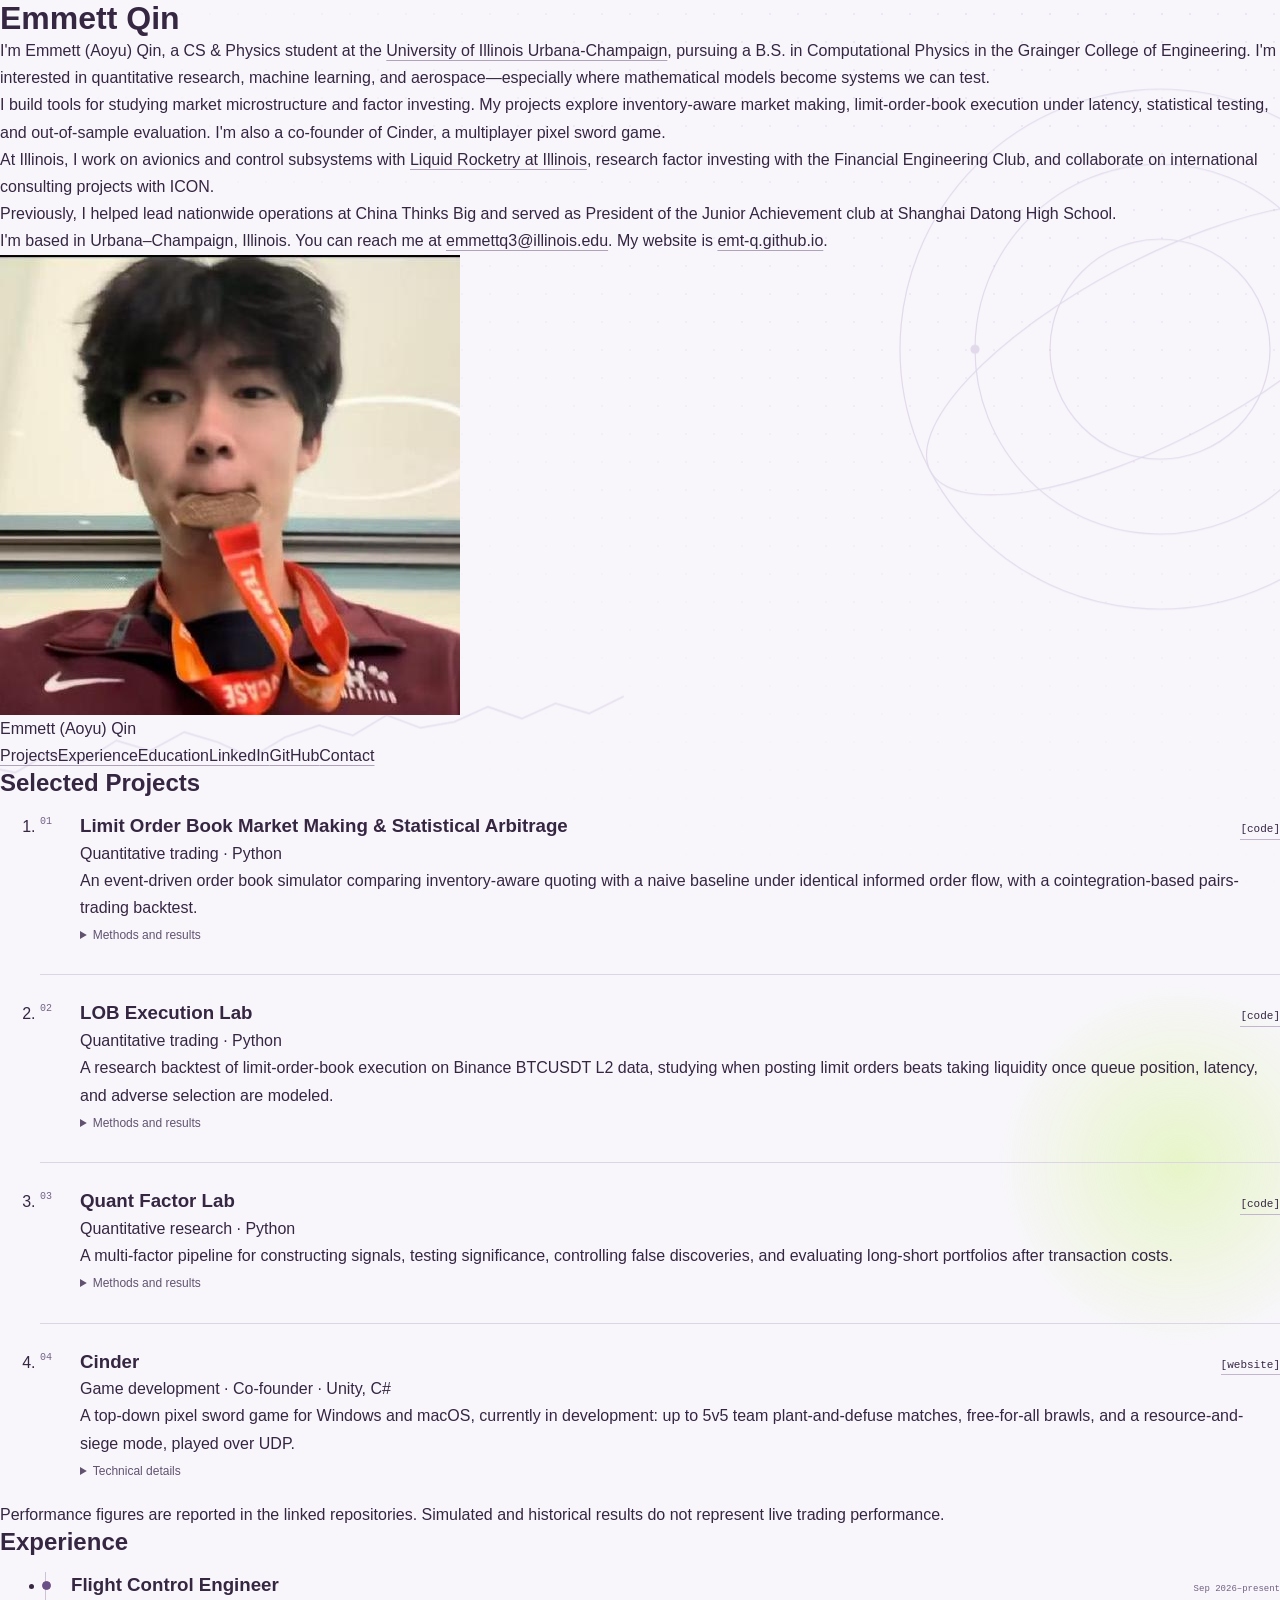
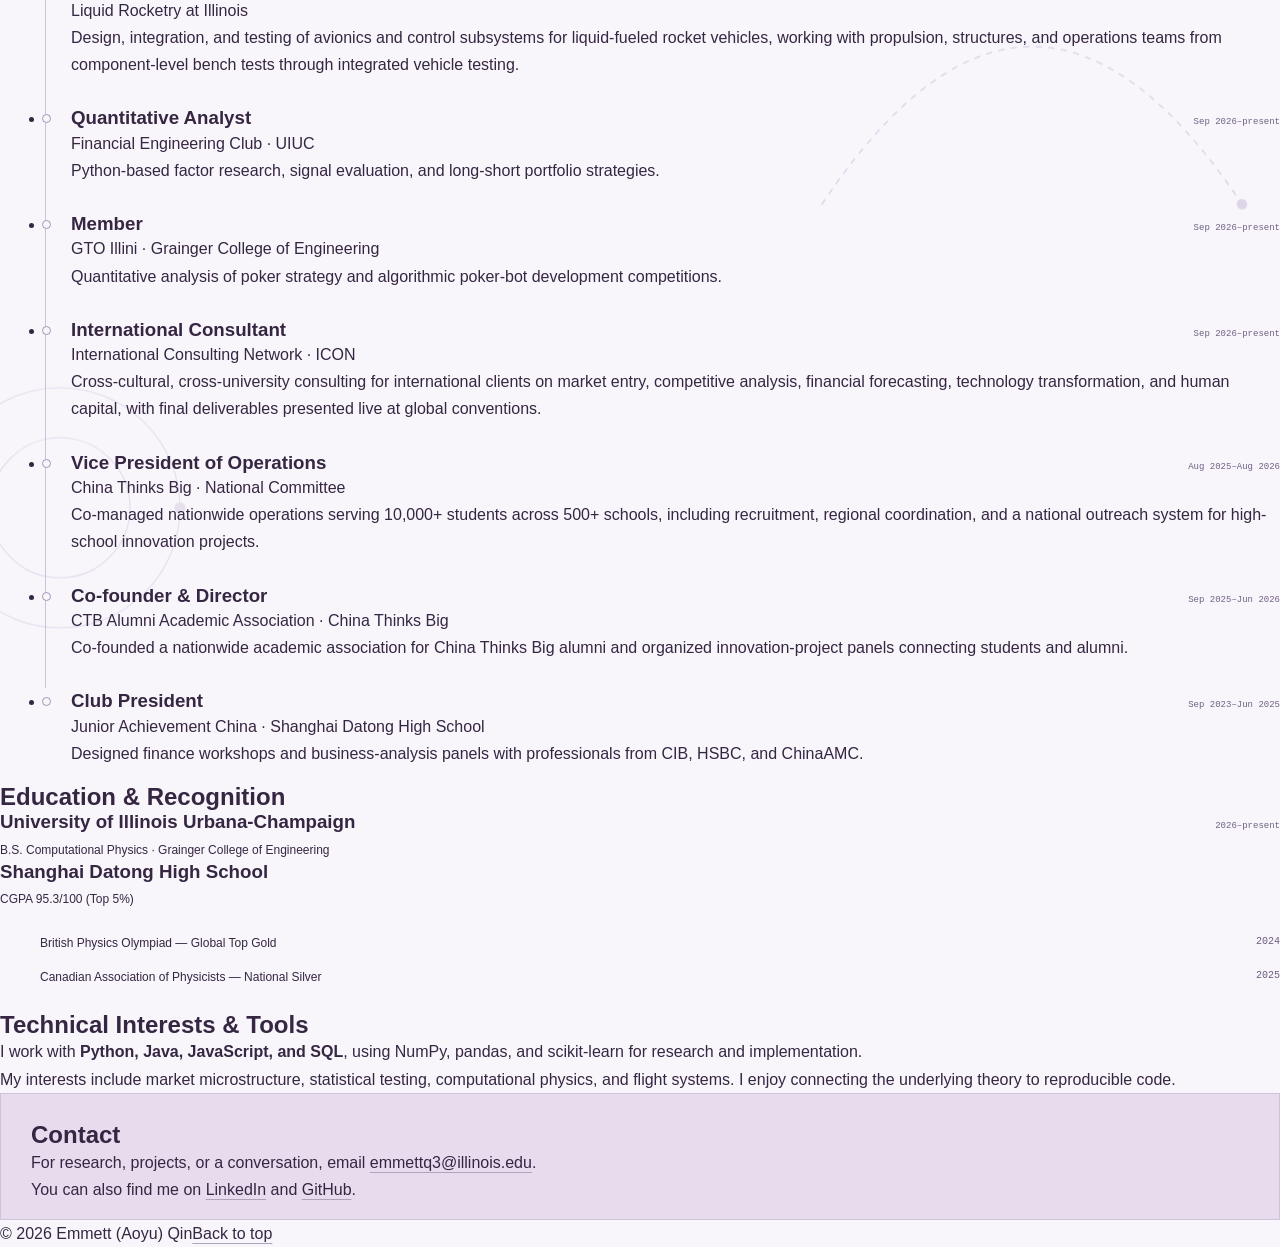
==== commit 1e54a819: "Add website URL to About" ====
--- a/index.html
+++ b/index.html
@@ -28,7 +28,7 @@
 <p>I build tools for studying market microstructure and factor investing. My projects explore inventory-aware market making, limit-order-book execution under latency, statistical testing, and out-of-sample evaluation. I'm also a co-founder of Cinder, a multiplayer pixel sword game.</p>
 <p>At Illinois, I work on avionics and control subsystems with <a href="#experience">Liquid Rocketry at Illinois</a>, research factor investing with the Financial Engineering Club, and collaborate on international consulting projects with ICON.</p>
 <p>Previously, I helped lead nationwide operations at China Thinks Big and served as President of the Junior Achievement club at Shanghai Datong High School.</p>
-<p>I'm based in Urbana–Champaign, Illinois. You can reach me at <a href="mailto:emmettq3@illinois.edu">emmettq3@illinois.edu</a>.</p>
+<p>I'm based in Urbana–Champaign, Illinois. You can reach me at <a href="mailto:emmettq3@illinois.edu">emmettq3@illinois.edu</a>. My website is <a href="https://emt-q.github.io">emt-q.github.io</a>.</p>
 </div><figure class="portrait" data-speed=".12" data-anchor="top" data-max="56"><img src="portrait.jpg" alt="Emmett Qin with a medal" width="460" height="460" fetchpriority="high"><figcaption>Emmett (Aoyu) Qin</figcaption></figure></div>
 <nav aria-label="Main navigation"><a href="#work">Projects</a><a href="#experience">Experience</a><a href="#education">Education</a><a href="https://www.linkedin.com/in/emmett-qin-b122a6406/">LinkedIn</a><a href="https://github.com/emt-Q">GitHub</a><a href="#contact">Contact</a></nav>
 </header>
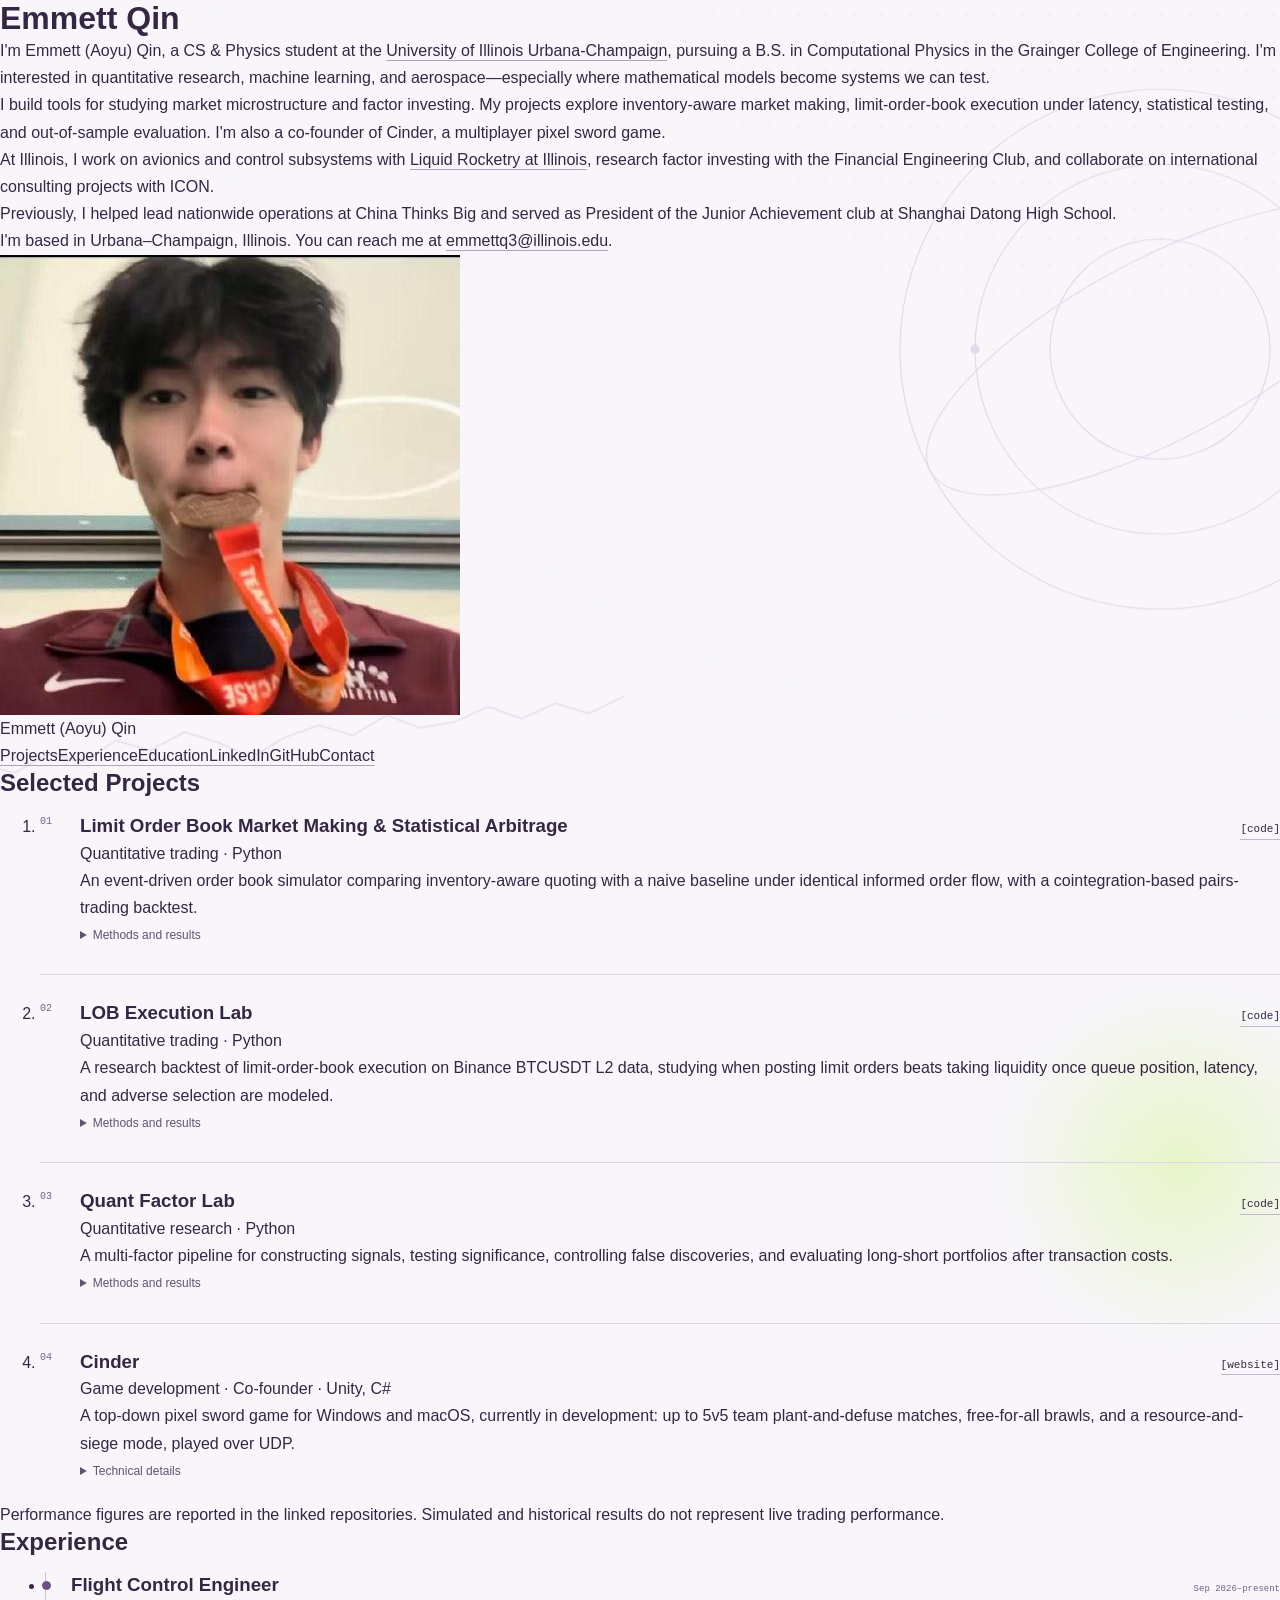
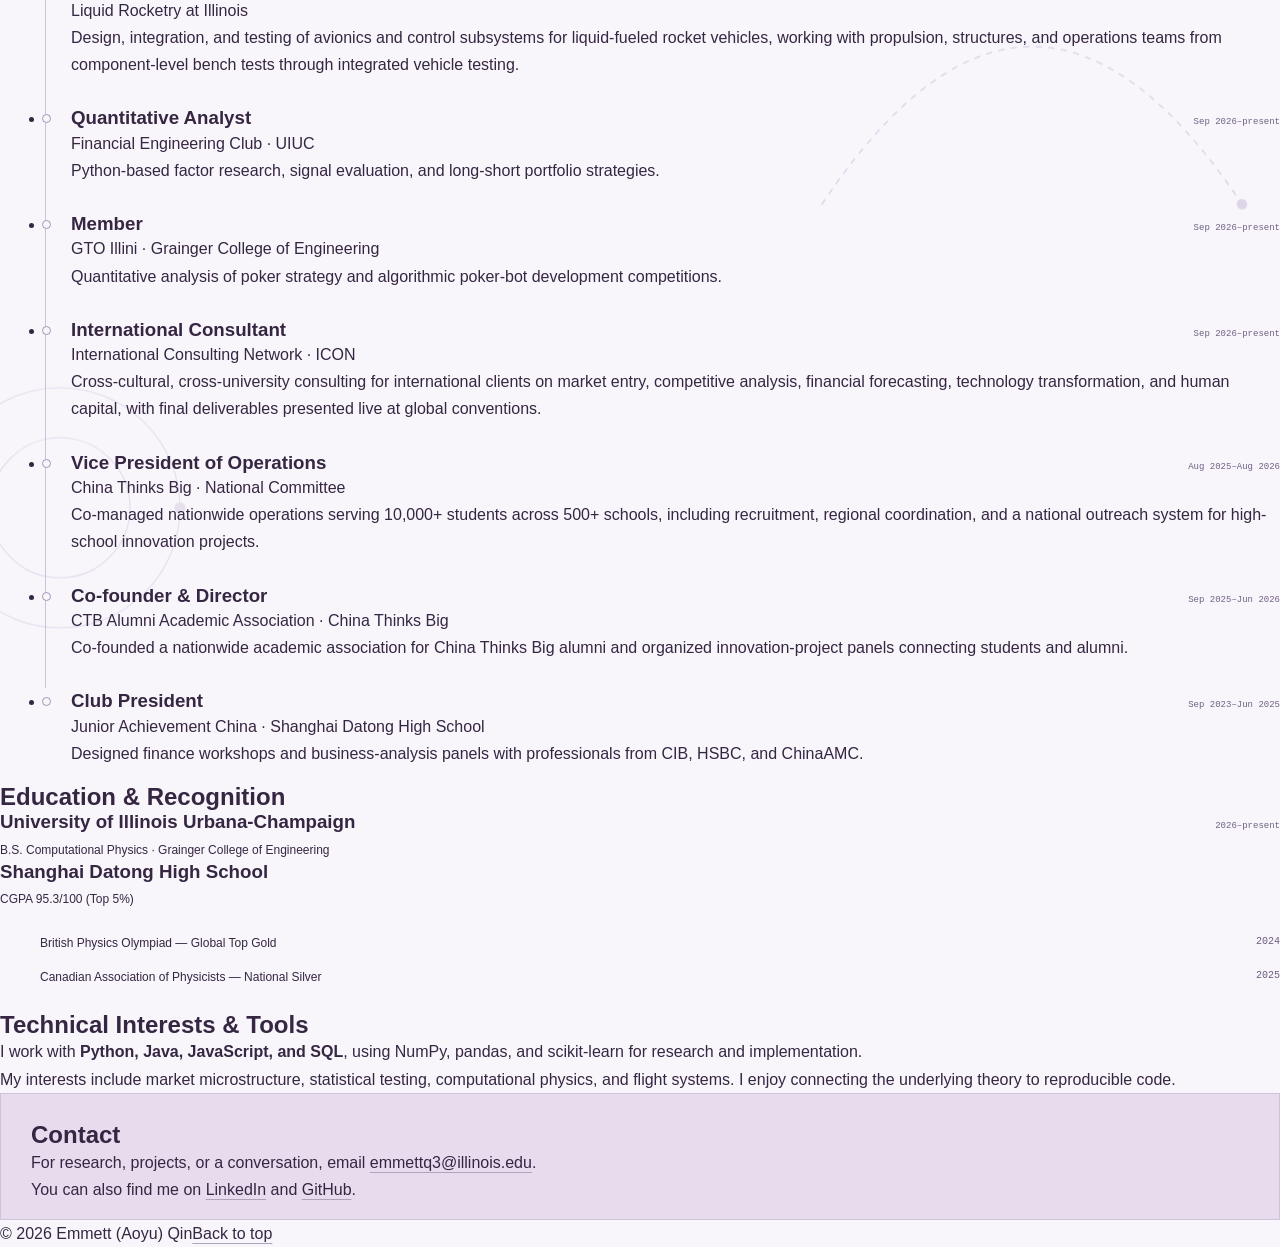
==== commit 737c5a6c: "Revert "Add website URL to About" This reverts commit 95e477d8565ca39446fa502e3f33fd2f1da025a7." ====
--- a/index.html
+++ b/index.html
@@ -28,7 +28,7 @@
 <p>I build tools for studying market microstructure and factor investing. My projects explore inventory-aware market making, limit-order-book execution under latency, statistical testing, and out-of-sample evaluation. I'm also a co-founder of Cinder, a multiplayer pixel sword game.</p>
 <p>At Illinois, I work on avionics and control subsystems with <a href="#experience">Liquid Rocketry at Illinois</a>, research factor investing with the Financial Engineering Club, and collaborate on international consulting projects with ICON.</p>
 <p>Previously, I helped lead nationwide operations at China Thinks Big and served as President of the Junior Achievement club at Shanghai Datong High School.</p>
-<p>I'm based in Urbana–Champaign, Illinois. You can reach me at <a href="mailto:emmettq3@illinois.edu">emmettq3@illinois.edu</a>. My website is <a href="https://emt-q.github.io">emt-q.github.io</a>.</p>
+<p>I'm based in Urbana–Champaign, Illinois. You can reach me at <a href="mailto:emmettq3@illinois.edu">emmettq3@illinois.edu</a>.</p>
 </div><figure class="portrait" data-speed=".12" data-anchor="top" data-max="56"><img src="portrait.jpg" alt="Emmett Qin with a medal" width="460" height="460" fetchpriority="high"><figcaption>Emmett (Aoyu) Qin</figcaption></figure></div>
 <nav aria-label="Main navigation"><a href="#work">Projects</a><a href="#experience">Experience</a><a href="#education">Education</a><a href="https://www.linkedin.com/in/emmett-qin-b122a6406/">LinkedIn</a><a href="https://github.com/emt-Q">GitHub</a><a href="#contact">Contact</a></nav>
 </header>
